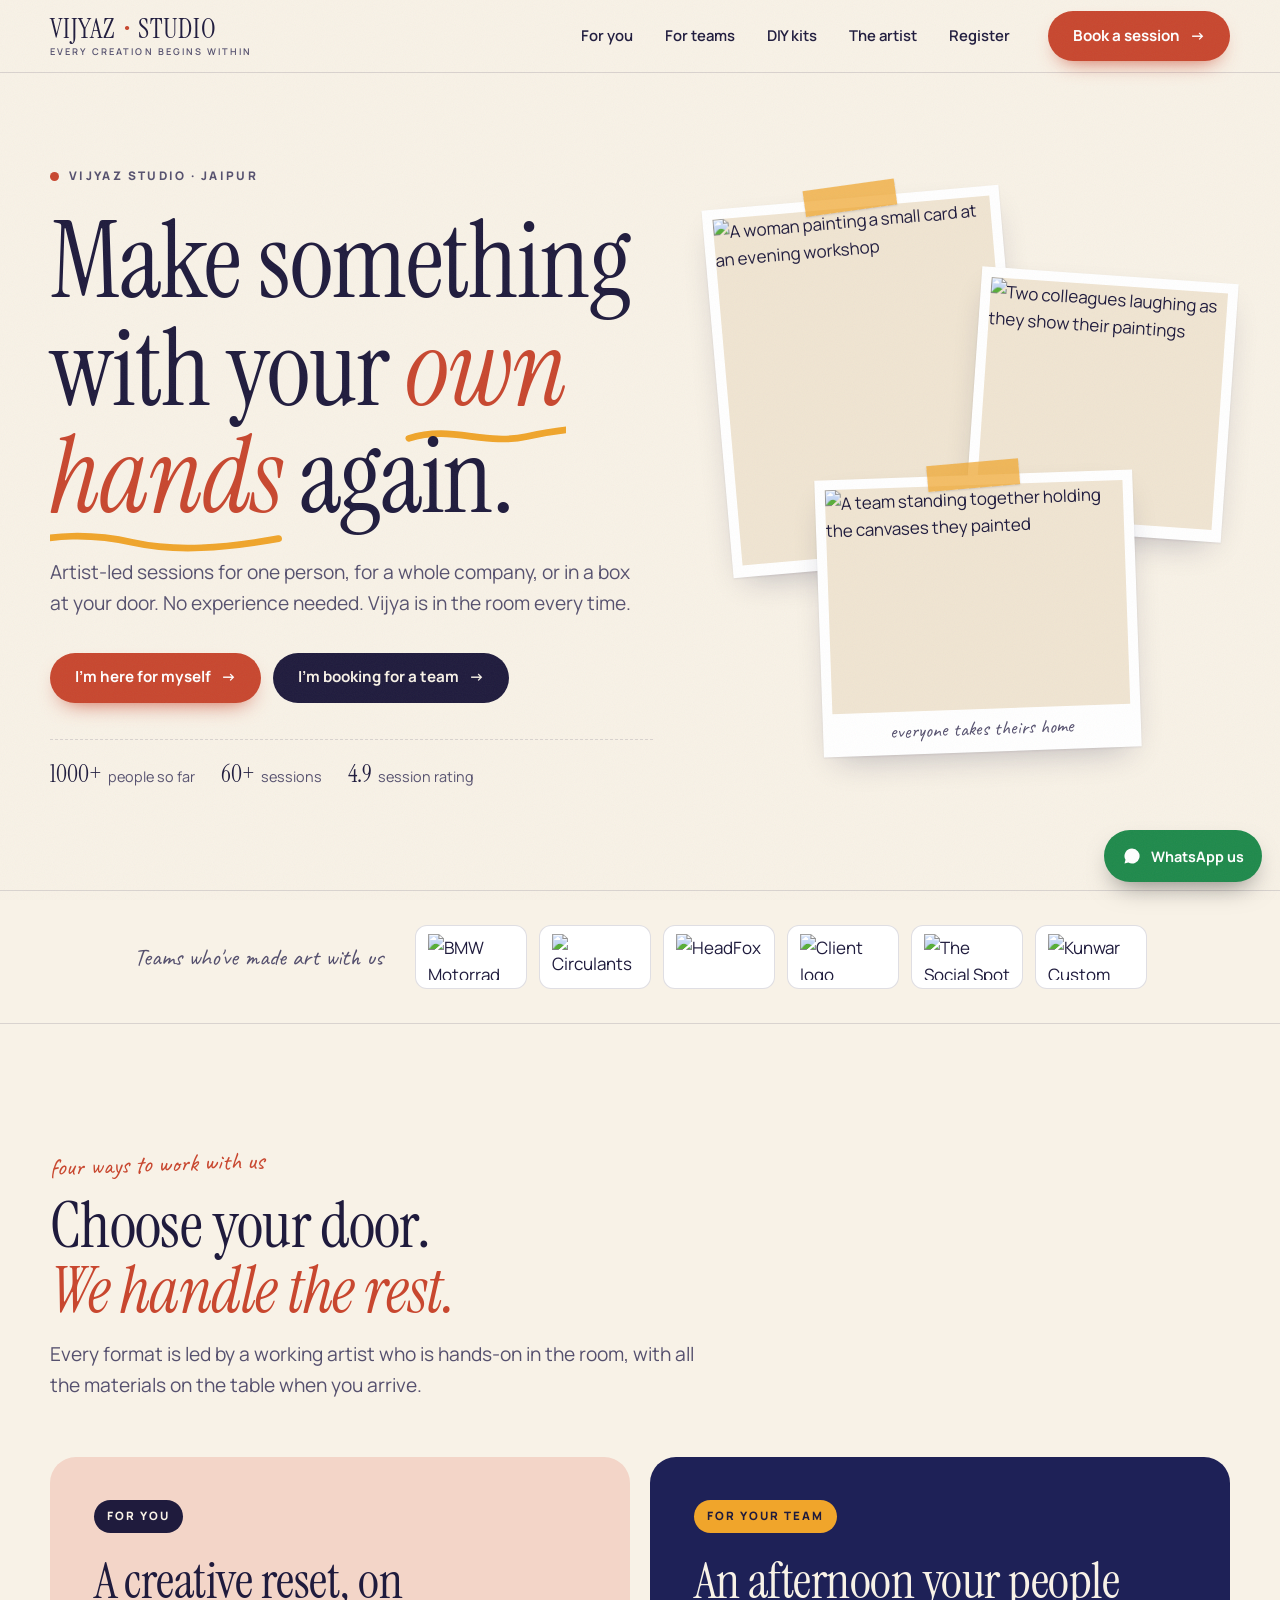
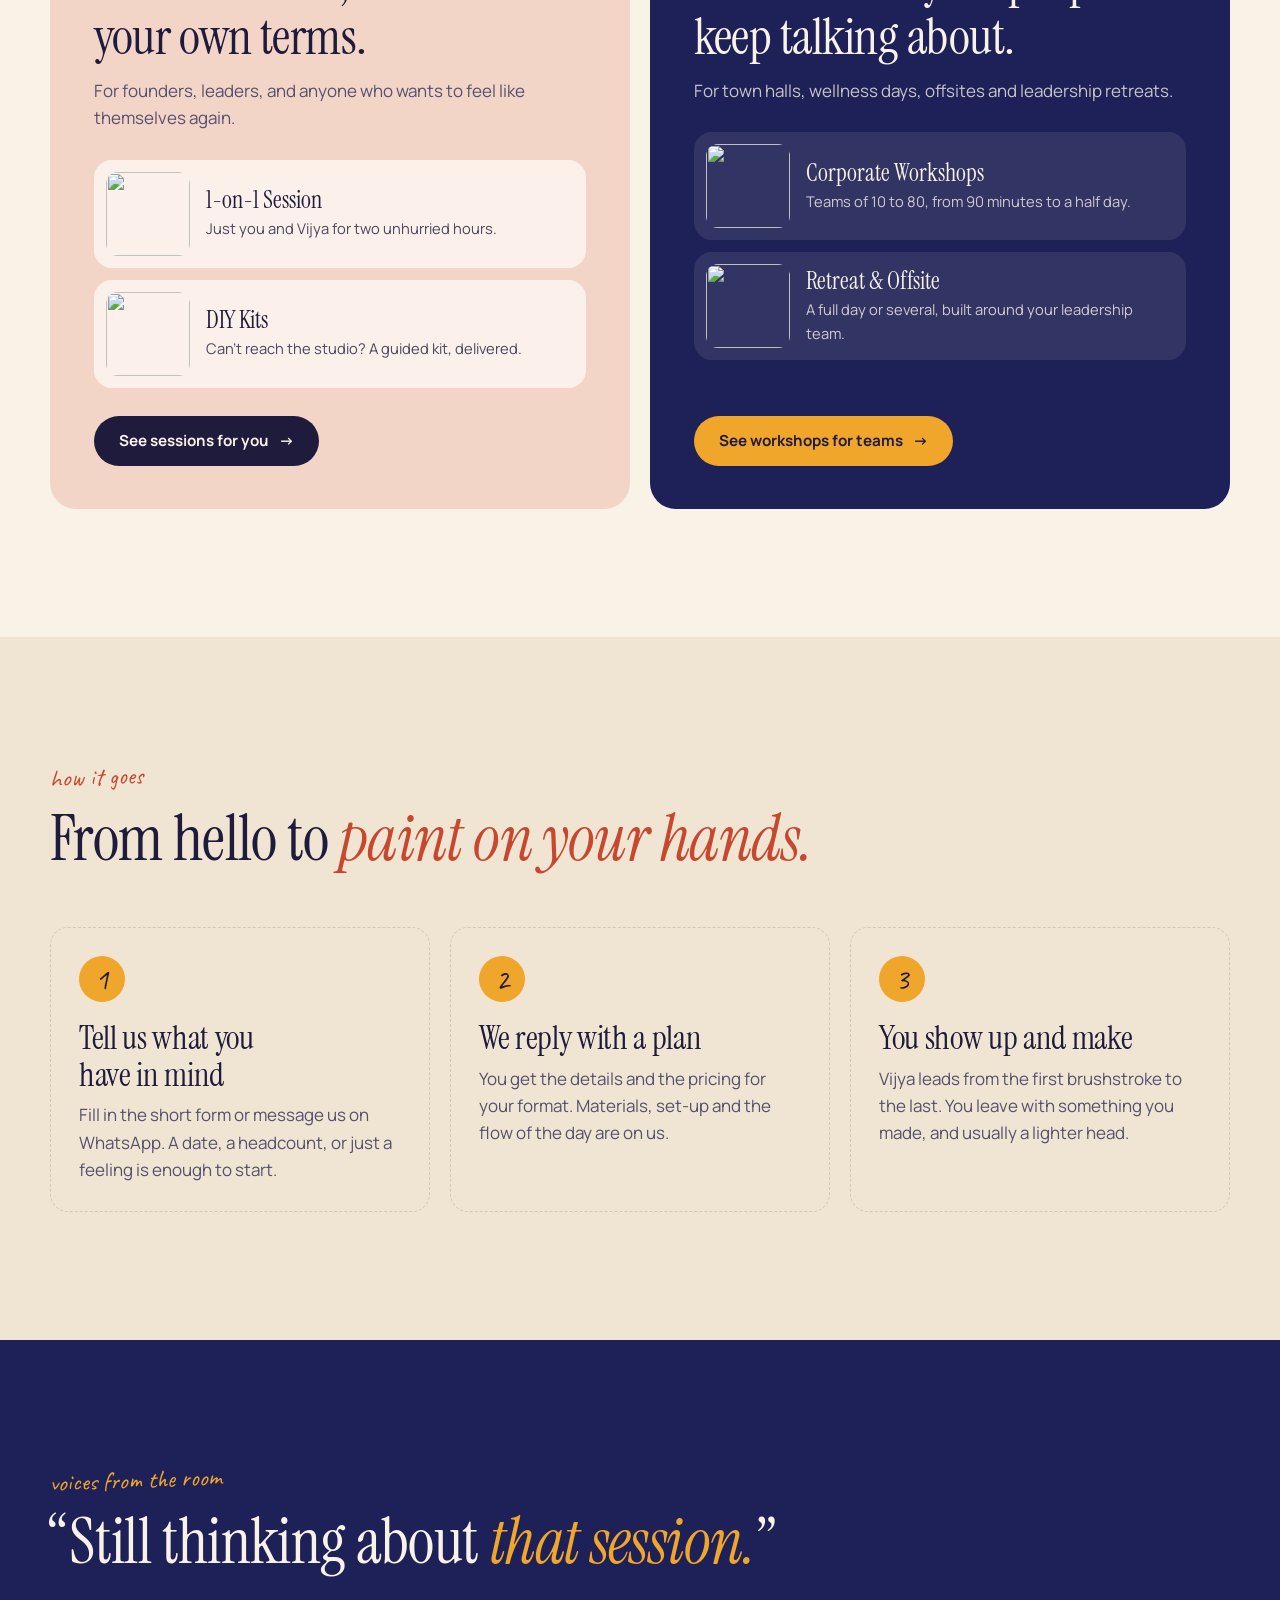
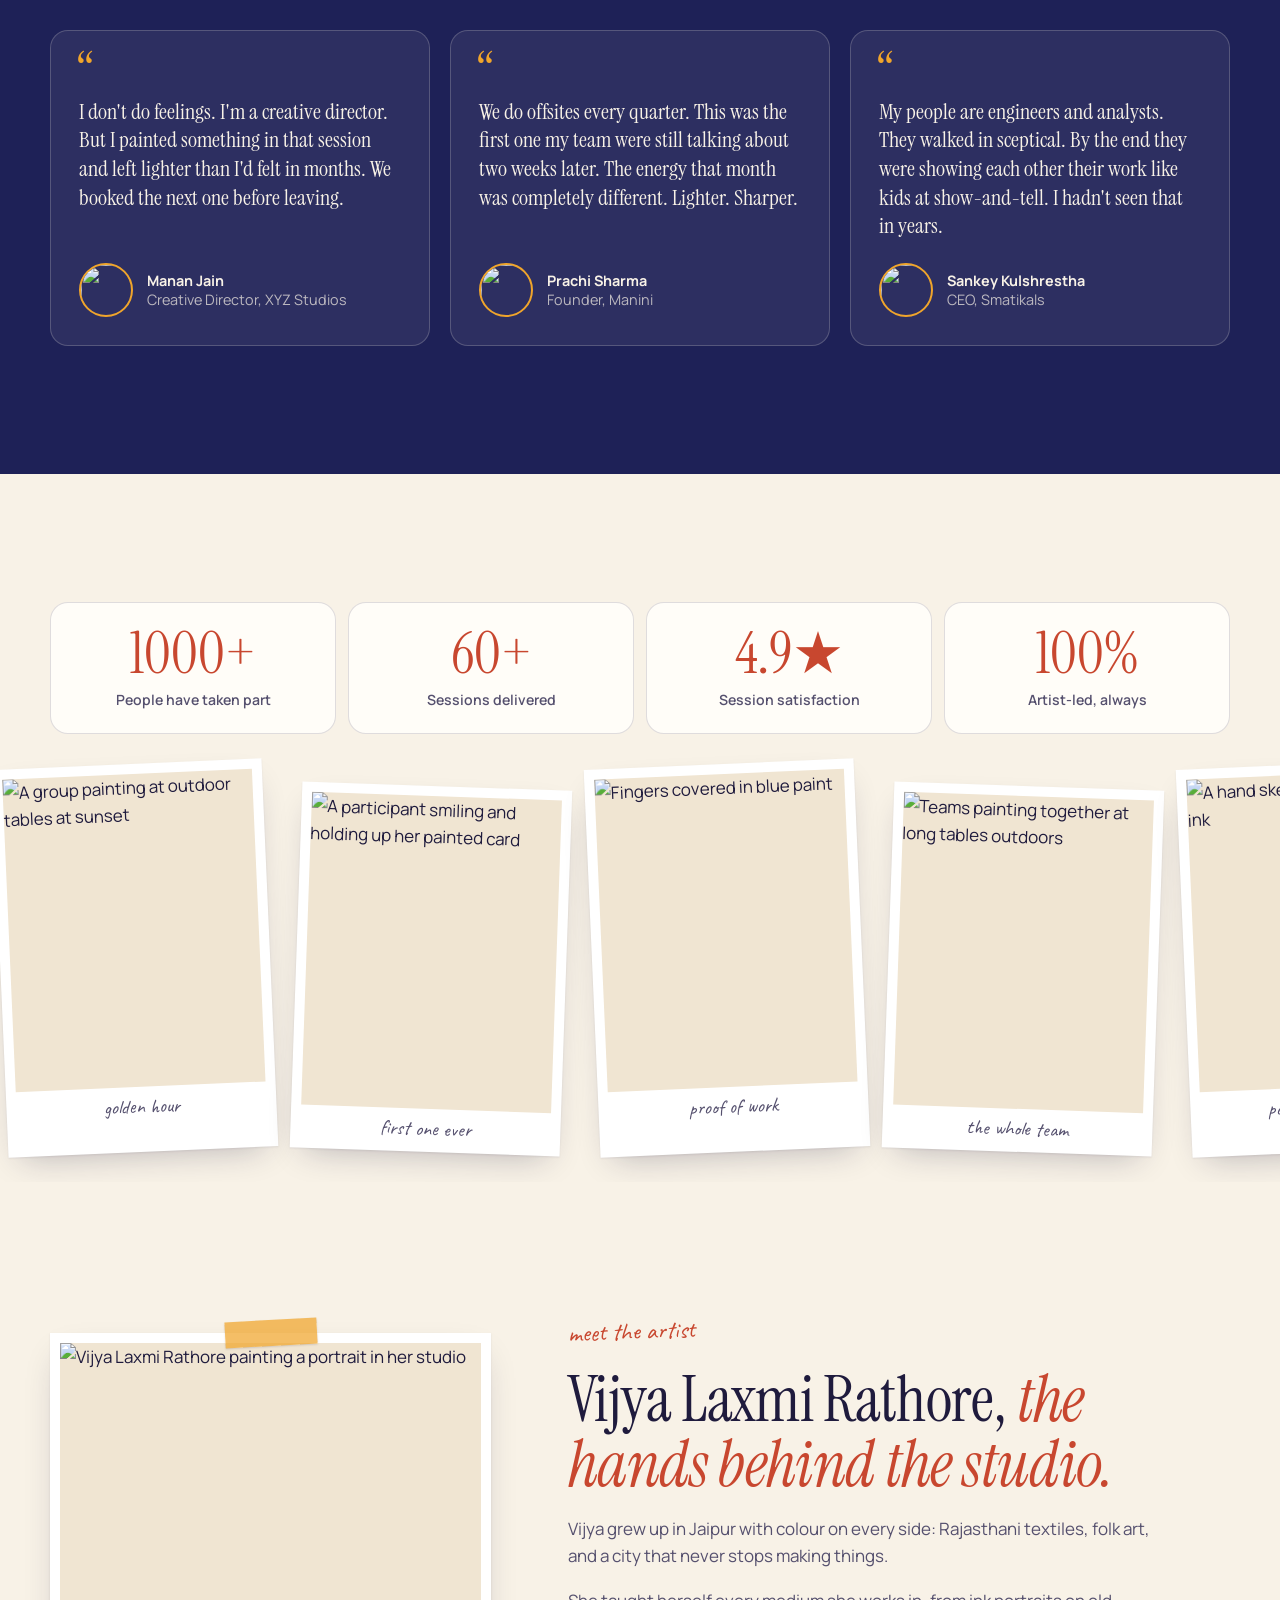
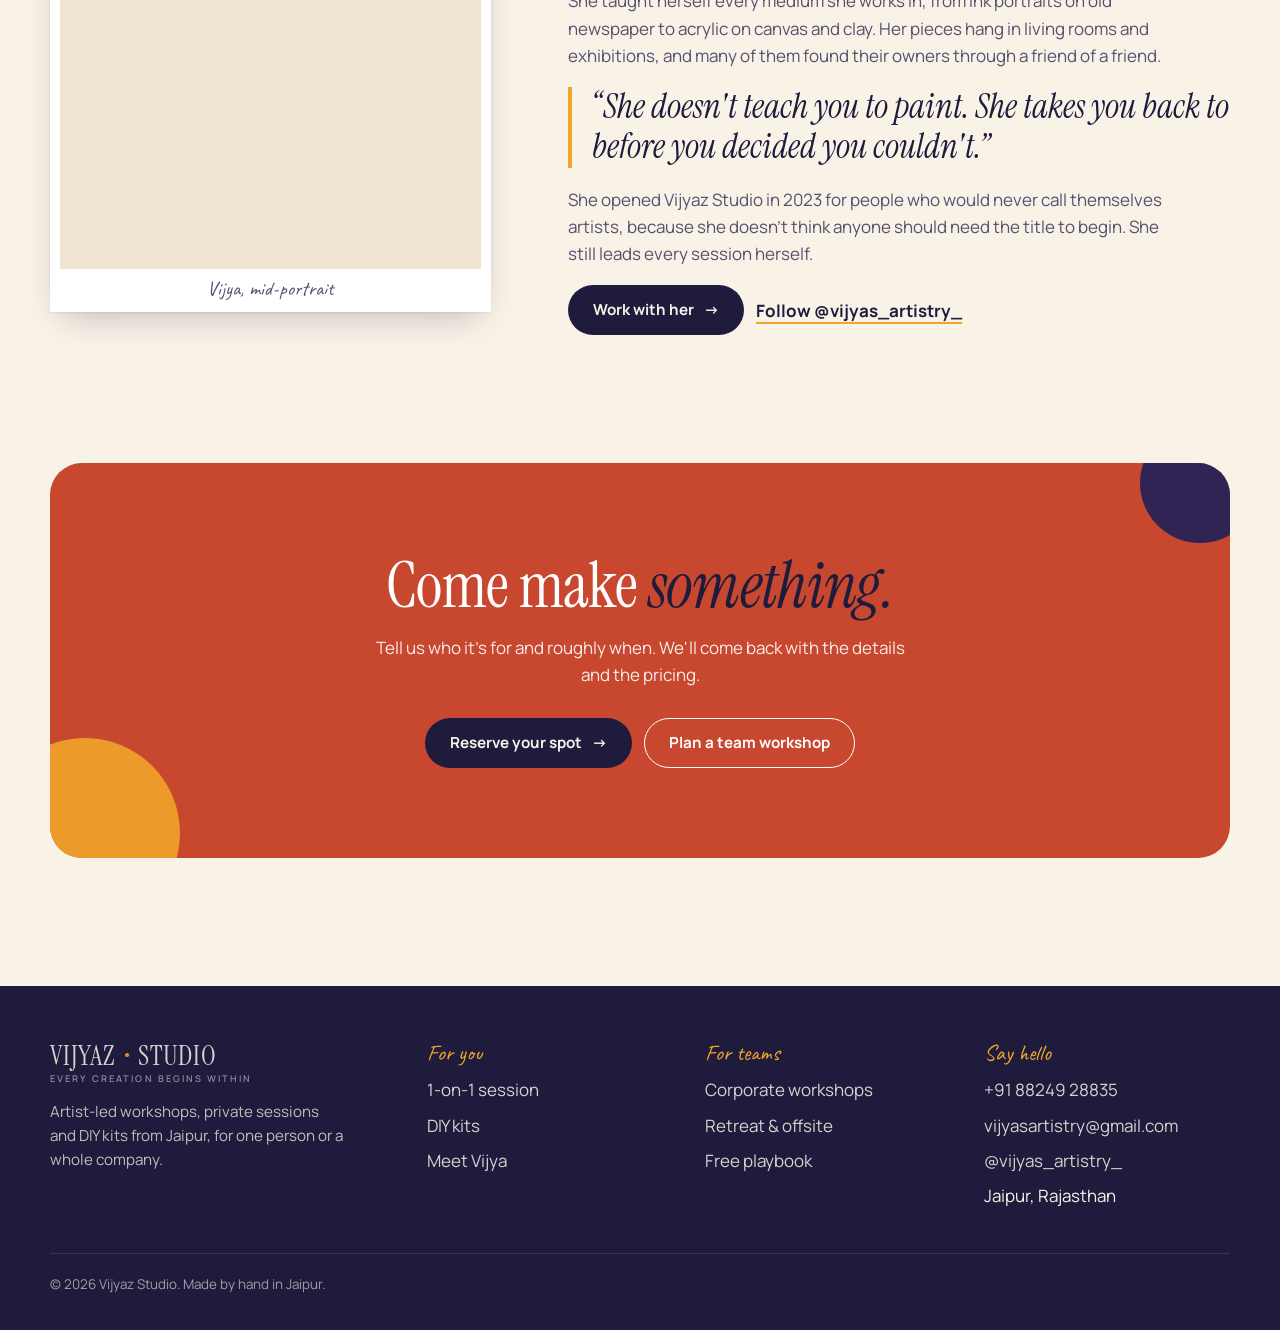
==== index.html @ ba48e27b "Redesign Vijyaz Studio site with separate paths for individuals and teams Co-Authored-By: Claude <no" ====
<!doctype html>
<html lang="en">
<head>
<meta charset="utf-8">
<meta name="viewport" content="width=device-width, initial-scale=1">
<title>Vijyaz Studio | Art sessions for you and your team, Jaipur</title>
<meta name="description" content="Artist-led art workshops from Jaipur. Private 1-on-1 sessions and DIY kits for individuals, and workshops, retreats and offsites for teams of 10 to 80.">
<meta property="og:title" content="Vijyaz Studio | Art sessions for you and your team, Jaipur">
<meta property="og:description" content="Artist-led art workshops from Jaipur. Private 1-on-1 sessions and DIY kits for individuals, and workshops, retreats and offsites for teams of 10 to 80.">
<meta property="og:image" content="https://dlrsjvulepdgfqrjjhln.supabase.co/storage/v1/object/public/site-uploads/uploads/workshopmarquee-item-4-1785945149380.jpg">
<meta name="theme-color" content="#f8f2e7">
<link rel="icon" href="favicon.svg" type="image/svg+xml">
<link rel="preconnect" href="https://fonts.googleapis.com">
<link rel="preconnect" href="https://fonts.gstatic.com" crossorigin>
<link href="https://fonts.googleapis.com/css2?family=Caveat:wght@500&family=Instrument+Serif:ital@0;1&family=Manrope:wght@500;600;700;800&display=swap" rel="stylesheet">
<link rel="stylesheet" href="styles.css">
</head>
<body>
<header class="site-header">
  <div class="wrap">
    <a class="brand" href="index.html" aria-label="Vijyaz Studio, home">
      <b>Vijyaz <i>•</i> Studio</b>
      <small>Every creation begins within</small>
    </a>
    <nav class="site-nav" id="site-nav" aria-label="Main">
      <ul>
        <li><a href="for-you.html">For you</a></li>
        <li><a href="for-teams.html">For teams</a></li>
        <li><a href="for-you.html#diy-kits">DIY kits</a></li>
        <li><a href="index.html#artist">The artist</a></li>
        <li><a href="register.html">Register</a></li>
      </ul>
    </nav>
    <a class="btn btn-gerua" href="register.html">Book a session <span aria-hidden="true">→</span></a>
    <button class="menu-btn" type="button" aria-expanded="false" aria-controls="site-nav">Menu</button>
  </div>
</header>
<main id="main">
  <section class="hero">
    <div class="wrap">
      <div>
        <p class="eyebrow">Vijyaz Studio · Jaipur</p>
        <h1>Make something with your <em class="squiggle">own hands</em> again.</h1>
        <p class="lede">Artist-led sessions for one person, for a whole company, or in a box at your door. No experience needed. Vijya is in the room every time.</p>
        <div class="btn-row">
          <a class="btn btn-gerua" href="for-you.html">I'm here for myself <span aria-hidden="true">→</span></a>
          <a class="btn btn-ink" href="for-teams.html">I'm booking for a team <span aria-hidden="true">→</span></a>
        </div>
        <p class="proof">
          <span><b>1000+</b>people so far</span>
          <span><b>60+</b>sessions</span>
          <span><b>4.9</b>session rating</span>
        </p>
      </div>
      <div class="collage" aria-label="Photos from Vijyaz Studio sessions">
        <figure class="print taped"><img src="https://dlrsjvulepdgfqrjjhln.supabase.co/storage/v1/object/public/site-uploads/uploads/workshopmarquee-item-1-1785945031979.jpg" alt="A woman painting a small card at an evening workshop" width="1066" height="1600"></figure>
        <figure class="print"><img src="https://dlrsjvulepdgfqrjjhln.supabase.co/storage/v1/object/public/site-uploads/uploads/workshopmarquee-item-0-1785944454934.jpg" alt="Two colleagues laughing as they show their paintings" width="1024" height="663"></figure>
        <figure class="print taped"><img src="https://dlrsjvulepdgfqrjjhln.supabase.co/storage/v1/object/public/site-uploads/uploads/workshopmarquee-item-4-1785945149380.jpg" alt="A team standing together holding the canvases they painted" width="1146" height="827"><figcaption>everyone takes theirs home</figcaption></figure>
      </div>
    </div>
  </section>

  <section class="logos" aria-label="Who we've worked with">
    <div class="wrap">
      <p>Teams who've made art with us</p>
      <ul>
        <li><img src="https://dlrsjvulepdgfqrjjhln.supabase.co/storage/v1/object/public/site-uploads/uploads/logowall-item-0-1785815715162.jpg" alt="BMW Motorrad" loading="lazy"></li>
        <li><img src="https://dlrsjvulepdgfqrjjhln.supabase.co/storage/v1/object/public/site-uploads/uploads/logowall-item-1-1785815635400.jpg" alt="Circulants AI" loading="lazy"></li>
        <li><img src="https://dlrsjvulepdgfqrjjhln.supabase.co/storage/v1/object/public/site-uploads/uploads/logowall-item-2-1785815697049.jpg" alt="HeadFox" loading="lazy"></li>
        <li><img src="https://dlrsjvulepdgfqrjjhln.supabase.co/storage/v1/object/public/site-uploads/uploads/logowall-item-3-1785815706155.jpg" alt="Client logo" loading="lazy"></li>
        <li><img src="https://dlrsjvulepdgfqrjjhln.supabase.co/storage/v1/object/public/site-uploads/uploads/logowall-item-4-1785815723731.jpg" alt="The Social Spot" loading="lazy"></li>
        <li><img src="https://dlrsjvulepdgfqrjjhln.supabase.co/storage/v1/object/public/site-uploads/uploads/logowall-item-5-1785815739361.jpg" alt="Kunwar Custom" loading="lazy"></li>
      </ul>
    </div>
  </section>

  <section class="section" id="formats">
    <div class="wrap">
      <header class="section-head" data-reveal>
        <span class="note">four ways to work with us</span>
        <h2>Choose your door. <em>We handle the rest.</em></h2>
        <p class="lede">Every format is led by a working artist who is hands-on in the room, with all the materials on the table when you arrive.</p>
      </header>

      <div class="doors">
        <article class="door door-you" data-reveal>
          <span class="door-tag">For you</span>
          <h3>A creative reset, on your own terms.</h3>
          <p>For founders, leaders, and anyone who wants to feel like themselves again.</p>
          <div class="formats">
            <a class="format" href="for-you.html#one-on-one">
              <img src="https://dlrsjvulepdgfqrjjhln.supabase.co/storage/v1/object/public/site-uploads/uploads/programs-item-0-1785947256646.jpg" alt="" loading="lazy">
              <div><strong>1-on-1 Session</strong><span>Just you and Vijya for two unhurried hours.</span></div>
            </a>
            <a class="format" href="for-you.html#diy-kits">
              <img src="https://dlrsjvulepdgfqrjjhln.supabase.co/storage/v1/object/public/site-uploads/uploads/programs-item-2-1785947234514.png" alt="" loading="lazy">
              <div><strong>DIY Kits</strong><span>Can't reach the studio? A guided kit, delivered.</span></div>
            </a>
          </div>
          <a class="btn btn-ink" href="for-you.html">See sessions for you <span aria-hidden="true">→</span></a>
        </article>

        <article class="door door-team" data-reveal style="--delay:.12s">
          <span class="door-tag">For your team</span>
          <h3>An afternoon your people keep talking about.</h3>
          <p>For town halls, wellness days, offsites and leadership retreats.</p>
          <div class="formats">
            <a class="format" href="for-teams.html#formats">
              <img src="https://dlrsjvulepdgfqrjjhln.supabase.co/storage/v1/object/public/site-uploads/uploads/programs-item-1-1785815794136.jpg" alt="" loading="lazy">
              <div><strong>Corporate Workshops</strong><span>Teams of 10 to 80, from 90 minutes to a half day.</span></div>
            </a>
            <a class="format" href="for-teams.html#formats">
              <img src="https://dlrsjvulepdgfqrjjhln.supabase.co/storage/v1/object/public/site-uploads/uploads/programs-item-3-1785945170542.jpg" alt="" loading="lazy">
              <div><strong>Retreat &amp; Offsite</strong><span>A full day or several, built around your leadership team.</span></div>
            </a>
          </div>
          <a class="btn btn-marigold" href="for-teams.html">See workshops for teams <span aria-hidden="true">→</span></a>
        </article>
      </div>
    </div>
  </section>

  <section class="section band">
    <div class="wrap">
      <header class="section-head" data-reveal>
        <span class="note">how it goes</span>
        <h2>From hello to <em>paint on your hands.</em></h2>
      </header>
      <ol class="steps">
        <li class="step" data-reveal>
          <h3>Tell us what you have in mind</h3>
          <p>Fill in the short form or message us on WhatsApp. A date, a headcount, or just a feeling is enough to start.</p>
        </li>
        <li class="step" data-reveal style="--delay:.1s">
          <h3>We reply with a plan</h3>
          <p>You get the details and the pricing for your format. Materials, set-up and the flow of the day are on us.</p>
        </li>
        <li class="step" data-reveal style="--delay:.2s">
          <h3>You show up and make</h3>
          <p>Vijya leads from the first brushstroke to the last. You leave with something you made, and usually a lighter head.</p>
        </li>
      </ol>
    </div>
  </section>

  <section class="section on-dark">
    <div class="wrap">
      <header class="section-head" data-reveal>
        <span class="note">voices from the room</span>
        <h2>“Still thinking about <em>that session.</em>”</h2>
      </header>
      <div class="voices">
        <figure class="voice" data-reveal>
          <blockquote>I don't do feelings. I'm a creative director. But I painted something in that session and left lighter than I'd felt in months. We booked the next one before leaving.</blockquote>
          <figcaption><img src="https://dlrsjvulepdgfqrjjhln.supabase.co/storage/v1/object/public/site-uploads/uploads/testimonials-card-0-1785815913878.jpg" alt="" loading="lazy"><div><b>Manan Jain</b><span>Creative Director, XYZ Studios</span></div></figcaption>
        </figure>
        <figure class="voice" data-reveal style="--delay:.1s">
          <blockquote>We do offsites every quarter. This was the first one my team were still talking about two weeks later. The energy that month was completely different. Lighter. Sharper.</blockquote>
          <figcaption><img src="https://dlrsjvulepdgfqrjjhln.supabase.co/storage/v1/object/public/site-uploads/uploads/testimonials-card-1-1785946185599.jpg" alt="" loading="lazy"><div><b>Prachi Sharma</b><span>Founder, Manini</span></div></figcaption>
        </figure>
        <figure class="voice" data-reveal style="--delay:.2s">
          <blockquote>My people are engineers and analysts. They walked in sceptical. By the end they were showing each other their work like kids at show-and-tell. I hadn't seen that in years.</blockquote>
          <figcaption><img src="https://dlrsjvulepdgfqrjjhln.supabase.co/storage/v1/object/public/site-uploads/uploads/testimonials-card-2-1785815971212.jpg" alt="" loading="lazy"><div><b>Sankey Kulshrestha</b><span>CEO, Smatikals</span></div></figcaption>
        </figure>
      </div>
    </div>
  </section>

  <section class="section" style="padding-bottom:0">
    <div class="wrap">
      <dl class="numbers" data-reveal>
        <div><dt>1000+</dt><dd>People have taken part</dd></div>
        <div><dt>60+</dt><dd>Sessions delivered</dd></div>
        <div><dt>4.9★</dt><dd>Session satisfaction</dd></div>
        <div><dt>100%</dt><dd>Artist-led, always</dd></div>
      </dl>
    </div>
    <div class="marquee" aria-label="Recent sessions">
      <div class="marquee-track">
        <figure class="print"><img src="https://dlrsjvulepdgfqrjjhln.supabase.co/storage/v1/object/public/site-uploads/uploads/workshopmarquee-item-2-1785945067638.jpg" alt="A group painting at outdoor tables at sunset" loading="lazy"><figcaption>golden hour</figcaption></figure>
        <figure class="print"><img src="https://dlrsjvulepdgfqrjjhln.supabase.co/storage/v1/object/public/site-uploads/uploads/testimonials-gallery-1-1785817381816.jpg" alt="A participant smiling and holding up her painted card" loading="lazy"><figcaption>first one ever</figcaption></figure>
        <figure class="print"><img src="https://dlrsjvulepdgfqrjjhln.supabase.co/storage/v1/object/public/site-uploads/uploads/workshopmarquee-item-5-1785944585620.jpg" alt="Fingers covered in blue paint" loading="lazy"><figcaption>proof of work</figcaption></figure>
        <figure class="print"><img src="https://dlrsjvulepdgfqrjjhln.supabase.co/storage/v1/object/public/site-uploads/uploads/whyinvest-item-2-1785817229750.jpg" alt="Teams painting together at long tables outdoors" loading="lazy"><figcaption>the whole team</figcaption></figure>
        <figure class="print"><img src="https://dlrsjvulepdgfqrjjhln.supabase.co/storage/v1/object/public/site-uploads/uploads/cta-artwork-0-1785817440281.jpg" alt="A hand sketching a portrait in ink" loading="lazy"><figcaption>portrait practice</figcaption></figure>
        <figure class="print"><img src="https://dlrsjvulepdgfqrjjhln.supabase.co/storage/v1/object/public/site-uploads/uploads/whyinvest-item-1-1785817204517.jpg" alt="A man concentrating as he paints a ceramic piece" loading="lazy"><figcaption>deep focus</figcaption></figure>
        <figure class="print"><img src="https://dlrsjvulepdgfqrjjhln.supabase.co/storage/v1/object/public/site-uploads/uploads/testimonials-gallery-3-1785946241497.jpg" alt="A participant showing her finished artwork" loading="lazy"><figcaption>so proud</figcaption></figure>
        <figure class="print"><img src="https://dlrsjvulepdgfqrjjhln.supabase.co/storage/v1/object/public/site-uploads/uploads/cta-artwork-1-1785946273263.jpg" alt="An evening workshop under string lights" loading="lazy"><figcaption>under the lights</figcaption></figure>
      </div>
    </div>
  </section>

  <section class="section" id="artist">
    <div class="wrap artist">
      <figure class="print taped" data-reveal><img src="https://dlrsjvulepdgfqrjjhln.supabase.co/storage/v1/object/public/site-uploads/uploads/meetvijay-photo-1785817428449.jpg" alt="Vijya Laxmi Rathore painting a portrait in her studio" loading="lazy"><figcaption>Vijya, mid-portrait</figcaption></figure>
      <div class="artist-copy" data-reveal style="--delay:.1s">
        <span class="note">meet the artist</span>
        <h2>Vijya Laxmi Rathore, <em>the hands behind the studio.</em></h2>
        <p>Vijya grew up in Jaipur with colour on every side: Rajasthani textiles, folk art, and a city that never stops making things.</p>
        <p>She taught herself every medium she works in, from ink portraits on old newspaper to acrylic on canvas and clay. Her pieces hang in living rooms and exhibitions, and many of them found their owners through a friend of a friend.</p>
        <p class="pull">“She doesn't teach you to paint. She takes you back to before you decided you couldn't.”</p>
        <p>She opened Vijyaz Studio in 2023 for people who would never call themselves artists, because she doesn't think anyone should need the title to begin. She still leads every session herself.</p>
        <div class="btn-row">
          <a class="btn btn-ink" href="register.html">Work with her <span aria-hidden="true">→</span></a>
          <a class="text-link" href="https://instagram.com/vijyas_artistry_" target="_blank" rel="noopener">Follow @vijyas_artistry_</a>
        </div>
      </div>
    </div>
  </section>

  <section>
    <div class="wrap">
      <div class="closing" data-reveal>
        <h2>Come make <em>something.</em></h2>
        <p>Tell us who it's for and roughly when. We'll come back with the details and the pricing.</p>
        <div class="btn-row">
          <a class="btn btn-ink" href="register.html">Reserve your spot <span aria-hidden="true">→</span></a>
          <a class="btn btn-ghost" href="register.html?for=team">Plan a team workshop</a>
        </div>
      </div>
    </div>
  </section>
</main>
<footer class="site-footer">
  <div class="wrap">
    <div class="footer-grid">
      <div>
        <a class="brand" href="index.html">
          <b>Vijyaz <i>•</i> Studio</b>
          <small>Every creation begins within</small>
        </a>
        <p class="footer-about">Artist-led workshops, private sessions and DIY kits from Jaipur, for one person or a whole company.</p>
      </div>
      <div>
        <h4>For you</h4>
        <ul>
          <li><a href="for-you.html#one-on-one">1-on-1 session</a></li>
          <li><a href="for-you.html#diy-kits">DIY kits</a></li>
          <li><a href="index.html#artist">Meet Vijya</a></li>
        </ul>
      </div>
      <div>
        <h4>For teams</h4>
        <ul>
          <li><a href="for-teams.html#formats">Corporate workshops</a></li>
          <li><a href="for-teams.html#formats">Retreat &amp; offsite</a></li>
          <li><a href="for-teams.html#playbook">Free playbook</a></li>
        </ul>
      </div>
      <div>
        <h4>Say hello</h4>
        <ul>
          <li><a href="tel:+918824928835">+91 88249 28835</a></li>
          <li><a href="mailto:vijyasartistry@gmail.com">vijyasartistry@gmail.com</a></li>
          <li><a href="https://instagram.com/vijyas_artistry_" target="_blank" rel="noopener">@vijyas_artistry_</a></li>
          <li>Jaipur, Rajasthan</li>
        </ul>
      </div>
    </div>
    <p class="footer-base">© 2026 Vijyaz Studio. Made by hand in Jaipur.</p>
  </div>
</footer>
<a class="whatsapp" href="https://wa.me/918824928835?text=Hi!%20I%27d%20like%20to%20know%20more%20about%20booking%20an%20art%20session." target="_blank" rel="noopener" aria-label="Chat with Vijyaz Studio on WhatsApp">
  <svg viewBox="0 0 24 24" aria-hidden="true"><path d="M12 3a9 9 0 0 0-7.8 13.5L3 21l4.6-1.2A9 9 0 1 0 12 3Z"/></svg>
  <span>WhatsApp us</span>
</a>
<script src="main.js"></script>
</body>
</html>
---- styles.css ----
/* Vijyaz Studio — shared styles
   Palette: paper, indigo ink, Jaipur gerua, marigold. */

:root {
  --paper: #f8f2e7;
  --paper-deep: #f0e5d2;
  --card: #fffdf8;
  --ink: #1f1b3d;
  --ink-soft: #55506e;
  --indigo: #1e2157;
  --indigo-lift: #2b2f73;
  --gerua: #c8472f;
  --gerua-soft: #f3d5c8;
  --marigold: #f0a52b;
  --line: rgba(31, 27, 61, 0.14);
  --line-light: rgba(248, 242, 231, 0.2);

  --display: "Instrument Serif", "Iowan Old Style", Georgia, serif;
  --body: "Manrope", system-ui, -apple-system, "Segoe UI", sans-serif;
  --hand: "Caveat", "Bradley Hand", cursive;

  --wrap: 1180px;
  --gutter: clamp(18px, 4vw, 40px);
  --section: clamp(64px, 10vw, 128px);
  --radius: 18px;
  --shadow: 0 1px 2px rgba(31, 27, 61, 0.08), 0 14px 34px -14px rgba(31, 27, 61, 0.3);
}

*,
*::before,
*::after {
  box-sizing: border-box;
}

html {
  scroll-behavior: smooth;
  -webkit-text-size-adjust: 100%;
}

body {
  margin: 0;
  background: var(--paper);
  color: var(--ink);
  font-family: var(--body);
  font-size: 17px;
  line-height: 1.6;
  -webkit-font-smoothing: antialiased;
  overflow-x: hidden;
}

/* paper grain */
body::before {
  content: "";
  position: fixed;
  inset: 0;
  z-index: 100;
  pointer-events: none;
  opacity: 0.05;
  background-image: url("data:image/svg+xml,%3Csvg xmlns='http://www.w3.org/2000/svg' width='160' height='160'%3E%3Cfilter id='n'%3E%3CfeTurbulence type='fractalNoise' baseFrequency='.9' numOctaves='2'/%3E%3C/filter%3E%3Crect width='160' height='160' filter='url(%23n)'/%3E%3C/svg%3E");
}

img {
  display: block;
  max-width: 100%;
}

a {
  color: inherit;
}

h1,
h2,
h3,
p,
figure,
blockquote,
ul,
ol,
dl,
dd {
  margin: 0;
}

ul,
ol {
  padding: 0;
  list-style: none;
}

h1,
h2,
h3 {
  font-family: var(--display);
  font-weight: 400;
  line-height: 1.02;
  letter-spacing: -0.01em;
  text-wrap: balance;
}

h1 {
  font-size: clamp(3rem, 8.4vw, 6.6rem);
}

h2 {
  font-size: clamp(2.3rem, 5.2vw, 4rem);
}

h3 {
  font-size: clamp(1.6rem, 2.6vw, 2.1rem);
  line-height: 1.1;
}

h1 em,
h2 em {
  color: var(--gerua);
}

.on-dark h2 em,
.on-dark h1 em {
  color: var(--marigold);
}

p {
  text-wrap: pretty;
}

:focus-visible {
  outline: 3px solid var(--marigold);
  outline-offset: 3px;
  border-radius: 4px;
}

.wrap {
  width: min(var(--wrap), 100% - 2 * var(--gutter));
  margin-inline: auto;
}

.section {
  padding-block: var(--section);
}

.lede {
  font-size: clamp(1.05rem, 1.5vw, 1.25rem);
  color: var(--ink-soft);
  max-width: 34em;
}

.on-dark .lede {
  color: rgba(248, 242, 231, 0.78);
}

/* handwritten section label */
.note {
  display: inline-block;
  font-family: var(--hand);
  font-size: 1.55rem;
  line-height: 1;
  color: var(--gerua);
  transform: rotate(-2deg);
  margin-bottom: 14px;
}

.on-dark .note {
  color: var(--marigold);
}

/* hand-drawn underline */
.squiggle {
  background: url("data:image/svg+xml,%3Csvg xmlns='http://www.w3.org/2000/svg' viewBox='0 0 200 12' preserveAspectRatio='none'%3E%3Cpath d='M2 8c22-7 38 4 60-1s40-6 62-1 46 3 74-2' fill='none' stroke='%23f0a52b' stroke-width='3.5' stroke-linecap='round'/%3E%3C/svg%3E")
    no-repeat 0 100% / 100% 0.22em;
  padding-bottom: 0.08em;
}

/* ---------- buttons ---------- */

.btn {
  display: inline-flex;
  align-items: center;
  gap: 10px;
  min-height: 50px;
  padding: 12px 24px;
  border: 1.5px solid transparent;
  border-radius: 999px;
  font: 700 0.95rem/1.2 var(--body);
  text-decoration: none;
  cursor: pointer;
  transition: transform 0.2s ease, background-color 0.2s ease, color 0.2s ease, box-shadow 0.2s ease;
}

.btn span[aria-hidden] {
  transition: transform 0.2s ease;
}

.btn:hover span[aria-hidden] {
  transform: translateX(4px);
}

.btn:hover {
  transform: translateY(-2px);
}

.btn-gerua {
  background: var(--gerua);
  color: #fff;
  box-shadow: 0 10px 22px -12px var(--gerua);
}

.btn-gerua:hover {
  background: #b23c26;
}

.btn-ink {
  background: var(--ink);
  color: var(--paper);
}

.btn-ink:hover {
  background: var(--indigo-lift);
}

.btn-marigold {
  background: var(--marigold);
  color: var(--ink);
}

.btn-ghost {
  border-color: currentColor;
  background: transparent;
  color: inherit;
}

.btn-ghost:hover {
  background: var(--ink);
  border-color: var(--ink);
  color: var(--paper);
}

.on-dark .btn-ghost:hover {
  background: var(--paper);
  border-color: var(--paper);
  color: var(--ink);
}

.text-link {
  font-weight: 700;
  text-decoration: underline;
  text-decoration-color: var(--marigold);
  text-decoration-thickness: 2px;
  text-underline-offset: 5px;
}

.text-link:hover {
  text-decoration-color: currentColor;
}

.btn-row {
  display: flex;
  flex-wrap: wrap;
  gap: 12px;
  align-items: center;
}

/* ---------- header ---------- */

.site-header {
  position: sticky;
  top: 0;
  z-index: 50;
  background: rgba(248, 242, 231, 0.9);
  backdrop-filter: blur(10px);
  border-bottom: 1px solid var(--line);
}

.site-header .wrap {
  display: flex;
  align-items: center;
  gap: 24px;
  min-height: 72px;
}

.brand {
  display: grid;
  text-decoration: none;
  line-height: 1;
  margin-right: auto;
}

.brand b {
  font: 400 1.7rem/1 var(--display);
  letter-spacing: 0.04em;
  text-transform: uppercase;
}

.brand b i {
  font-style: normal;
  color: var(--gerua);
}

.brand small {
  font: 600 0.58rem/1 var(--body);
  letter-spacing: 0.22em;
  text-transform: uppercase;
  color: var(--ink-soft);
  margin-top: 5px;
}

.site-nav ul {
  display: flex;
  gap: 4px;
}

.site-nav a {
  display: block;
  padding: 10px 14px;
  border-radius: 999px;
  font-size: 0.93rem;
  font-weight: 600;
  text-decoration: none;
}

.site-nav a:hover {
  background: var(--paper-deep);
}

.site-nav a[aria-current="page"] {
  background: var(--ink);
  color: var(--paper);
}

.menu-btn {
  display: none;
  min-height: 44px;
  padding: 8px 16px;
  border: 1.5px solid var(--ink);
  border-radius: 999px;
  background: none;
  color: var(--ink);
  font: 700 0.9rem var(--body);
  cursor: pointer;
}

@media (max-width: 900px) {
  .menu-btn {
    display: block;
  }

  .site-header .btn {
    display: none;
  }

  .site-nav {
    display: none;
    position: absolute;
    inset: 100% 0 auto;
    background: var(--paper);
    border-bottom: 1px solid var(--line);
    padding: 10px var(--gutter) 22px;
    box-shadow: 0 24px 30px -24px rgba(31, 27, 61, 0.4);
  }

  .site-nav.open {
    display: block;
  }

  .site-nav ul {
    flex-direction: column;
  }

  .site-nav a {
    padding: 14px 16px;
    font: 400 1.6rem var(--display);
  }
}

/* ---------- photo prints ---------- */

.print {
  position: relative;
  background: #fff;
  padding: 10px 10px 12px;
  box-shadow: var(--shadow);
  transform: rotate(var(--tilt, 0deg));
  transition: transform 0.35s cubic-bezier(0.2, 0.8, 0.2, 1);
}

.print:hover {
  transform: rotate(0deg) scale(1.02);
  z-index: 5;
}

.print img {
  width: 100%;
  height: auto;
  aspect-ratio: var(--ratio, 4 / 5);
  object-fit: cover;
  background: var(--paper-deep);
}

.print figcaption {
  font: 1.25rem/1.1 var(--hand);
  color: var(--ink-soft);
  padding-top: 9px;
  text-align: center;
}

.print.taped::before {
  content: "";
  position: absolute;
  top: -13px;
  left: 50%;
  width: 92px;
  height: 26px;
  background: rgba(240, 165, 43, 0.72);
  transform: translateX(-50%) rotate(-3deg);
  box-shadow: 0 1px 2px rgba(31, 27, 61, 0.15);
}

/* ---------- hero ---------- */

.hero {
  position: relative;
  padding-block: clamp(40px, 7vw, 88px) clamp(56px, 8vw, 104px);
}

.hero .wrap {
  display: grid;
  grid-template-columns: minmax(0, 1.08fr) minmax(0, 0.92fr);
  gap: clamp(28px, 5vw, 72px);
  align-items: center;
}

.eyebrow {
  display: inline-flex;
  align-items: center;
  gap: 10px;
  font-size: 0.74rem;
  font-weight: 800;
  letter-spacing: 0.2em;
  text-transform: uppercase;
  color: var(--ink-soft);
  margin-bottom: 22px;
}

.eyebrow::before {
  content: "";
  width: 9px;
  height: 9px;
  border-radius: 50%;
  background: var(--gerua);
}

.on-dark .eyebrow {
  color: rgba(248, 242, 231, 0.7);
}

.on-dark .eyebrow::before {
  background: var(--marigold);
}

.hero h1 + .lede {
  margin-top: 26px;
}

.hero .btn-row {
  margin-top: 34px;
}

.proof {
  display: flex;
  flex-wrap: wrap;
  gap: 8px 26px;
  margin-top: 36px;
  padding-top: 22px;
  border-top: 1px dashed var(--line);
  font-size: 0.9rem;
  color: var(--ink-soft);
}

.proof b {
  font: 400 1.5rem/1 var(--display);
  color: var(--ink);
  margin-right: 6px;
}

.collage {
  position: relative;
  aspect-ratio: 1 / 1.08;
}

.collage .print {
  position: absolute;
}

.collage .print:nth-child(1) {
  --tilt: -5deg;
  --ratio: 4 / 5;
  width: 58%;
  top: 0;
  left: 0;
}

.collage .print:nth-child(2) {
  --tilt: 4deg;
  --ratio: 1 / 1;
  width: 50%;
  top: 14%;
  right: 0;
}

.collage .print:nth-child(3) {
  --tilt: -2deg;
  --ratio: 4 / 3;
  width: 62%;
  bottom: 0;
  left: 20%;
}

.collage .scribble {
  position: absolute;
  right: 2%;
  top: 0;
  font: 1.6rem/1.05 var(--hand);
  color: var(--gerua);
  transform: rotate(6deg);
  text-align: center;
}

@media (max-width: 860px) {
  .hero .wrap {
    grid-template-columns: 1fr;
  }

  .collage {
    max-width: 520px;
    width: 100%;
    margin-inline: auto;
  }
}

/* page hero (inner pages) */

.page-hero {
  padding-block: clamp(44px, 7vw, 92px);
}

.page-hero .wrap {
  display: grid;
  grid-template-columns: minmax(0, 1.15fr) minmax(0, 0.85fr);
  gap: clamp(28px, 5vw, 72px);
  align-items: center;
}

.page-hero h1 {
  font-size: clamp(2.8rem, 7vw, 5.4rem);
}

.page-hero .lede {
  margin-top: 24px;
}

.page-hero .btn-row {
  margin-top: 32px;
}

.page-hero .print {
  --tilt: 3deg;
  max-width: 440px;
  margin-inline: auto;
}

@media (max-width: 860px) {
  .page-hero .wrap {
    grid-template-columns: 1fr;
  }
}

.on-dark {
  background: var(--indigo);
  color: var(--paper);
}

/* ---------- client logos ---------- */

.logos {
  padding-block: 34px;
  border-block: 1px solid var(--line);
}

.logos .wrap {
  display: flex;
  flex-wrap: wrap;
  align-items: center;
  justify-content: center;
  gap: 16px 22px;
}

.logos p {
  font: 1.5rem/1 var(--hand);
  color: var(--ink-soft);
  margin-right: 10px;
}

.logos ul {
  display: flex;
  flex-wrap: wrap;
  justify-content: center;
  gap: 12px;
}

.logos li {
  width: 112px;
  height: 64px;
  padding: 8px 12px;
  background: #fff;
  border: 1px solid var(--line);
  border-radius: 12px;
}

.logos img {
  width: 100%;
  height: 100%;
  object-fit: contain;
}

/* ---------- two doors ---------- */

.section-head {
  display: grid;
  gap: 16px;
  max-width: 780px;
  margin-bottom: clamp(32px, 5vw, 56px);
}

.section-head .note {
  margin-bottom: 0;
  justify-self: start;
}

.doors {
  display: grid;
  grid-template-columns: 1fr 1fr;
  gap: 20px;
}

.door {
  position: relative;
  display: flex;
  flex-direction: column;
  border-radius: 26px;
  padding: clamp(24px, 3.4vw, 44px);
  overflow: hidden;
}

.door-you {
  background: var(--gerua-soft);
}

.door-team {
  background: var(--indigo);
  color: var(--paper);
}

.door-tag {
  align-self: flex-start;
  font-size: 0.72rem;
  font-weight: 800;
  letter-spacing: 0.18em;
  text-transform: uppercase;
  padding: 7px 13px;
  border-radius: 999px;
  background: var(--ink);
  color: var(--paper);
}

.door-team .door-tag {
  background: var(--marigold);
  color: var(--ink);
}

.door h3 {
  font-size: clamp(2.1rem, 4vw, 3.2rem);
  margin-top: 20px;
}

.door > p {
  margin-top: 12px;
  max-width: 30em;
  color: var(--ink-soft);
}

.door-team > p {
  color: rgba(248, 242, 231, 0.78);
}

.formats {
  display: grid;
  gap: 12px;
  margin-block: 28px;
}

.format {
  display: grid;
  grid-template-columns: 84px 1fr;
  gap: 16px;
  align-items: center;
  padding: 12px;
  border-radius: var(--radius);
  background: rgba(255, 253, 248, 0.72);
  color: var(--ink);
  text-decoration: none;
  transition: transform 0.2s ease, background-color 0.2s ease;
}

.door-team .format {
  background: rgba(248, 242, 231, 0.09);
  color: var(--paper);
}

.format:hover {
  transform: translateX(6px);
  background: var(--card);
}

.door-team .format:hover {
  background: rgba(248, 242, 231, 0.17);
}

.format img {
  width: 84px;
  height: 84px;
  object-fit: cover;
  border-radius: 12px;
}

.format strong {
  display: block;
  font: 400 1.5rem/1.1 var(--display);
}

.format span {
  display: block;
  font-size: 0.92rem;
  margin-top: 4px;
  opacity: 0.8;
}

.door .btn {
  margin-top: auto;
  align-self: flex-start;
}

@media (max-width: 860px) {
  .doors {
    grid-template-columns: 1fr;
  }
}

/* ---------- steps ---------- */

.steps {
  display: grid;
  grid-template-columns: repeat(3, 1fr);
  gap: 20px;
  counter-reset: step;
}

.step {
  counter-increment: step;
  padding: 28px;
  border: 1.5px dashed var(--line);
  border-radius: var(--radius);
}

.step::before {
  content: counter(step);
  display: grid;
  place-items: center;
  width: 46px;
  height: 46px;
  border-radius: 50%;
  background: var(--marigold);
  font: 1.9rem/1 var(--hand);
  margin-bottom: 18px;
  transform: rotate(-6deg);
}

.step p {
  margin-top: 8px;
  color: var(--ink-soft);
}

@media (max-width: 780px) {
  .steps {
    grid-template-columns: 1fr;
  }
}

/* ---------- voices ---------- */

.voices {
  display: grid;
  grid-template-columns: repeat(3, 1fr);
  gap: 20px;
}

.voice {
  display: flex;
  flex-direction: column;
  gap: 22px;
  padding: 28px;
  border-radius: var(--radius);
  background: rgba(248, 242, 231, 0.07);
  border: 1px solid var(--line-light);
}

.voice blockquote {
  font: 400 1.38rem/1.3 var(--display);
}

.voice blockquote::before {
  content: "“";
  display: block;
  font-size: 3.4rem;
  line-height: 0.6;
  color: var(--marigold);
  margin-bottom: 6px;
}

.voice figcaption {
  display: flex;
  align-items: center;
  gap: 14px;
  margin-top: auto;
  font-size: 0.9rem;
  line-height: 1.35;
}

.voice figcaption img {
  width: 54px;
  height: 54px;
  border-radius: 50%;
  object-fit: cover;
  border: 2px solid var(--marigold);
}

.voice figcaption b {
  display: block;
}

.voice figcaption span {
  opacity: 0.7;
}

.voices.on-paper .voice {
  background: var(--card);
  border-color: var(--line);
}

@media (max-width: 900px) {
  .voices {
    grid-template-columns: 1fr;
  }
}

/* ---------- numbers ---------- */

.numbers {
  display: grid;
  grid-template-columns: repeat(4, 1fr);
  gap: 12px;
  text-align: center;
}

.numbers div {
  padding: 22px 10px;
  border-radius: var(--radius);
  background: var(--card);
  border: 1px solid var(--line);
}

.numbers dt {
  font: 400 clamp(2.4rem, 5vw, 3.6rem) / 1 var(--display);
  color: var(--gerua);
}

.numbers dd {
  font-size: 0.88rem;
  font-weight: 600;
  color: var(--ink-soft);
  margin-top: 6px;
}

@media (max-width: 700px) {
  .numbers {
    grid-template-columns: 1fr 1fr;
  }
}

/* ---------- marquee ---------- */

.marquee {
  overflow: hidden;
  padding-block: 30px;
}

.marquee-track {
  display: flex;
  gap: 26px;
  width: max-content;
  animation: slide 60s linear infinite;
}

.marquee:hover .marquee-track {
  animation-play-state: paused;
}

.marquee .print {
  width: clamp(190px, 22vw, 270px);
  flex: none;
}

.marquee .print:nth-child(odd) {
  --tilt: -2.5deg;
}

.marquee .print:nth-child(even) {
  --tilt: 2deg;
  margin-top: 22px;
}

@keyframes slide {
  to {
    transform: translateX(calc(-50% - 13px));
  }
}

/* ---------- artist ---------- */

.artist {
  display: grid;
  grid-template-columns: minmax(0, 0.8fr) minmax(0, 1.2fr);
  gap: clamp(32px, 6vw, 84px);
  align-items: center;
}

.artist .print {
  --tilt: -3deg;
  --ratio: 4 / 5;
}

.artist-copy {
  display: grid;
  gap: 18px;
}

.artist-copy p {
  color: var(--ink-soft);
  max-width: 36em;
}

.pull {
  font: italic 400 clamp(1.5rem, 2.8vw, 2.1rem) / 1.2 var(--display);
  color: var(--ink) !important;
  padding-left: 20px;
  border-left: 4px solid var(--marigold);
}

@media (max-width: 820px) {
  .artist {
    grid-template-columns: 1fr;
  }

  .artist .print {
    max-width: 380px;
  }
}

/* ---------- spec list / detail blocks ---------- */

.detail {
  display: grid;
  grid-template-columns: 1fr 1fr;
  gap: clamp(28px, 5vw, 72px);
  align-items: center;
}

.detail.flip > :first-child {
  order: 2;
}

.detail-copy {
  display: grid;
  gap: 18px;
  justify-items: start;
}

.detail-copy p {
  color: var(--ink-soft);
}

.on-dark .detail-copy p {
  color: rgba(248, 242, 231, 0.78);
}

.specs {
  display: grid;
  grid-template-columns: 1fr 1fr;
  width: 100%;
  border-top: 1px solid var(--line);
}

.specs div {
  padding: 16px 0;
  border-bottom: 1px solid var(--line);
}

.specs dt {
  font-size: 0.7rem;
  font-weight: 800;
  letter-spacing: 0.18em;
  text-transform: uppercase;
  color: var(--ink-soft);
}

.specs dd {
  font: 400 1.55rem/1.15 var(--display);
  margin-top: 4px;
}

.ticks {
  display: grid;
  gap: 10px;
}

.ticks li {
  display: flex;
  gap: 12px;
  align-items: baseline;
  font-weight: 600;
}

.ticks li::before {
  content: "✦";
  color: var(--gerua);
}

.on-dark .ticks li::before {
  color: var(--marigold);
}

@media (max-width: 820px) {
  .detail {
    grid-template-columns: 1fr;
  }

  .detail.flip > :first-child {
    order: 0;
  }
}

.band {
  background: var(--paper-deep);
}

/* ---------- plan cards (teams) ---------- */

.plans {
  display: grid;
  grid-template-columns: repeat(3, 1fr);
  gap: 20px;
}

.plan {
  display: flex;
  flex-direction: column;
  gap: 16px;
  padding: 30px;
  border-radius: 22px;
  background: var(--card);
  border: 1px solid var(--line);
}

.plan.feature {
  background: var(--indigo);
  color: var(--paper);
  border-color: var(--indigo);
}

.plan-for {
  font: 1.4rem/1 var(--hand);
  color: var(--gerua);
}

.plan.feature .plan-for {
  color: var(--marigold);
}

.plan p {
  color: var(--ink-soft);
}

.plan.feature p {
  color: rgba(248, 242, 231, 0.78);
}

.plan dl {
  display: grid;
  gap: 0;
  border-top: 1px solid var(--line);
}

.plan.feature dl,
.plan.feature dl div {
  border-color: var(--line-light);
}

.plan dl div {
  display: flex;
  justify-content: space-between;
  gap: 12px;
  padding: 12px 0;
  border-bottom: 1px solid var(--line);
}

.plan dt {
  font-size: 0.72rem;
  font-weight: 800;
  letter-spacing: 0.16em;
  text-transform: uppercase;
  opacity: 0.65;
  align-self: center;
}

.plan dd {
  font-weight: 700;
  text-align: right;
}

.plan .btn {
  margin-top: auto;
  align-self: flex-start;
}

@media (max-width: 940px) {
  .plans {
    grid-template-columns: 1fr;
  }
}

/* ---------- metrics (teams) ---------- */

.metrics {
  display: grid;
  grid-template-columns: 1fr 1fr;
  gap: 0;
  border-top: 1px solid var(--line-light);
}

.metric {
  padding: 34px 34px 34px 0;
  border-bottom: 1px solid var(--line-light);
}

.metric:nth-child(even) {
  padding-left: 34px;
  padding-right: 0;
  border-left: 1px solid var(--line-light);
}

.metric h3 {
  color: var(--marigold);
}

.metric p {
  margin-top: 10px;
  color: rgba(248, 242, 231, 0.82);
  max-width: 30em;
}

.metric cite {
  display: inline-block;
  margin-top: 14px;
  font-style: normal;
  font-size: 0.72rem;
  font-weight: 800;
  letter-spacing: 0.16em;
  text-transform: uppercase;
  opacity: 0.6;
}

@media (max-width: 760px) {
  .metrics {
    grid-template-columns: 1fr;
  }

  .metric,
  .metric:nth-child(even) {
    padding: 26px 0;
    border-left: 0;
  }
}

/* ---------- faq ---------- */

.faq {
  display: grid;
  gap: 0;
  max-width: 820px;
  border-top: 1px solid var(--line);
}

.faq details {
  border-bottom: 1px solid var(--line);
}

.faq summary {
  display: flex;
  justify-content: space-between;
  gap: 20px;
  padding: 22px 0;
  font: 400 1.55rem/1.15 var(--display);
  cursor: pointer;
  list-style: none;
}

.faq summary::-webkit-details-marker {
  display: none;
}

.faq summary::after {
  content: "+";
  font: 2rem/0.8 var(--hand);
  color: var(--gerua);
  transition: transform 0.2s ease;
}

.faq details[open] summary::after {
  transform: rotate(45deg);
}

.faq details p {
  padding-bottom: 22px;
  color: var(--ink-soft);
  max-width: 40em;
}

/* ---------- forms ---------- */

.form-card {
  padding: clamp(22px, 3.4vw, 40px);
  border-radius: 24px;
  background: var(--card);
  color: var(--ink);
  border: 1px solid var(--line);
  box-shadow: var(--shadow);
}

.form-grid {
  display: grid;
  grid-template-columns: 1fr 1fr;
  gap: 16px;
}

.field {
  display: grid;
  gap: 7px;
}

.field.full {
  grid-column: 1 / -1;
}

.field label,
.field legend {
  font-size: 0.72rem;
  font-weight: 800;
  letter-spacing: 0.15em;
  text-transform: uppercase;
  color: var(--ink-soft);
  padding: 0;
}

.field input,
.field select,
.field textarea {
  width: 100%;
  min-height: 52px;
  padding: 13px 15px;
  border: 1.5px solid var(--line);
  border-radius: 12px;
  background: #fff;
  color: var(--ink);
  font: 500 1rem var(--body);
}

.field textarea {
  min-height: 110px;
  resize: vertical;
}

.field input:focus,
.field select:focus,
.field textarea:focus {
  outline: none;
  border-color: var(--gerua);
  box-shadow: 0 0 0 4px var(--gerua-soft);
}

fieldset.field {
  border: 0;
  margin: 0;
  padding: 0;
  min-width: 0;
}

.segmented {
  display: grid;
  grid-template-columns: 1fr 1fr;
  gap: 6px;
  padding: 6px;
  border-radius: 16px;
  background: var(--paper-deep);
}

.segmented label {
  position: relative;
  display: grid;
  place-items: center;
  min-height: 48px;
  border-radius: 11px;
  font: 700 0.95rem var(--body);
  letter-spacing: 0;
  text-transform: none;
  color: var(--ink);
  cursor: pointer;
}

.segmented input {
  position: absolute;
  opacity: 0;
  inset: 0;
  min-height: 0;
  cursor: pointer;
}

.segmented label:has(input:checked) {
  background: var(--ink);
  color: var(--paper);
}

.segmented label:has(input:focus-visible) {
  outline: 3px solid var(--marigold);
  outline-offset: 2px;
}

.form-card .btn {
  margin-top: 22px;
  width: 100%;
  justify-content: center;
}

.form-note {
  margin-top: 14px;
  font-size: 0.86rem;
  color: var(--ink-soft);
  text-align: center;
}

.handoff {
  display: grid;
  gap: 14px;
  text-align: center;
  justify-items: center;
}

.handoff h3 {
  font-size: 2.2rem;
}

.handoff p {
  color: var(--ink-soft);
}

.handoff .btn {
  margin-top: 0;
}

[hidden] {
  display: none !important;
}

@media (max-width: 620px) {
  .form-grid {
    grid-template-columns: 1fr;
  }
}

.split {
  display: grid;
  grid-template-columns: minmax(0, 0.9fr) minmax(0, 1.1fr);
  gap: clamp(28px, 5vw, 72px);
  align-items: start;
}

.split-copy {
  display: grid;
  gap: 18px;
  justify-items: start;
}

.contact-list {
  display: grid;
  gap: 8px;
  margin-top: 8px;
  font-weight: 700;
}

.contact-list a {
  text-decoration: none;
}

.contact-list a:hover {
  text-decoration: underline;
}

@media (max-width: 860px) {
  .split {
    grid-template-columns: 1fr;
  }
}

/* ---------- closing call ---------- */

.closing {
  position: relative;
  text-align: center;
  padding: clamp(44px, 7vw, 92px) clamp(20px, 5vw, 60px);
  border-radius: 32px;
  background: var(--gerua);
  color: #fff;
  overflow: hidden;
}

.closing::before,
.closing::after {
  content: "";
  position: absolute;
  border-radius: 50%;
  background: var(--marigold);
  opacity: 0.9;
}

.closing::before {
  width: 190px;
  height: 190px;
  left: -60px;
  bottom: -70px;
}

.closing::after {
  width: 120px;
  height: 120px;
  right: -30px;
  top: -40px;
  background: var(--indigo);
}

.closing > * {
  position: relative;
  z-index: 1;
}

.closing h2 em {
  color: var(--ink);
}

.closing p {
  margin: 16px auto 0;
  max-width: 32em;
  color: rgba(255, 255, 255, 0.9);
}

.closing .btn-row {
  justify-content: center;
  margin-top: 30px;
}

.closing .btn-ghost:hover {
  background: #fff;
  border-color: #fff;
  color: var(--gerua);
}

/* ---------- footer ---------- */

.site-footer {
  margin-top: var(--section);
  padding-block: 56px 34px;
  background: var(--ink);
  color: var(--paper);
}

.footer-grid {
  display: grid;
  grid-template-columns: 1.4fr 1fr 1fr 1fr;
  gap: 32px;
}

.site-footer .brand small {
  color: rgba(248, 242, 231, 0.6);
}

.site-footer .brand b i {
  color: var(--marigold);
}

.site-footer h4 {
  margin: 0 0 12px;
  font: 1.4rem/1 var(--hand);
  color: var(--marigold);
  font-weight: 400;
}

.site-footer li + li {
  margin-top: 8px;
}

.site-footer a {
  text-decoration: none;
  opacity: 0.85;
}

.site-footer a:hover {
  opacity: 1;
  text-decoration: underline;
}

.footer-about {
  margin-top: 16px;
  max-width: 26em;
  font-size: 0.95rem;
  opacity: 0.75;
}

.footer-base {
  margin-top: 44px;
  padding-top: 20px;
  border-top: 1px solid var(--line-light);
  font-size: 0.84rem;
  opacity: 0.6;
}

@media (max-width: 820px) {
  .footer-grid {
    grid-template-columns: 1fr 1fr;
  }

  .footer-grid > :first-child {
    grid-column: 1 / -1;
  }
}

/* ---------- whatsapp ---------- */

.whatsapp {
  position: fixed;
  right: 18px;
  bottom: 18px;
  z-index: 60;
  display: inline-flex;
  align-items: center;
  gap: 9px;
  min-height: 52px;
  padding: 12px 18px;
  border-radius: 999px;
  background: #1f8a4c;
  color: #fff;
  font: 700 0.9rem var(--body);
  text-decoration: none;
  box-shadow: 0 12px 26px -10px rgba(0, 0, 0, 0.5);
  transition: transform 0.2s ease;
}

.whatsapp:hover {
  transform: translateY(-3px);
}

.whatsapp svg {
  width: 20px;
  height: 20px;
  fill: currentColor;
}

@media (max-width: 560px) {
  .whatsapp span {
    position: absolute;
    width: 1px;
    height: 1px;
    overflow: hidden;
    clip-path: inset(50%);
  }

  .whatsapp {
    padding: 0;
    width: 54px;
    justify-content: center;
  }
}

/* ---------- motion ---------- */

.js [data-reveal] {
  opacity: 0;
  transform: translateY(18px);
  transition: opacity 0.7s ease, transform 0.7s cubic-bezier(0.2, 0.8, 0.2, 1);
  transition-delay: var(--delay, 0s);
}

.js [data-reveal].in {
  opacity: 1;
  transform: none;
}

@media (prefers-reduced-motion: reduce) {
  html {
    scroll-behavior: auto;
  }

  .js [data-reveal] {
    opacity: 1;
    transform: none;
    transition: none;
  }

  .marquee-track {
    animation: none;
  }

  .marquee {
    overflow-x: auto;
  }

  .btn,
  .print,
  .format,
  .whatsapp {
    transition: none;
  }
}
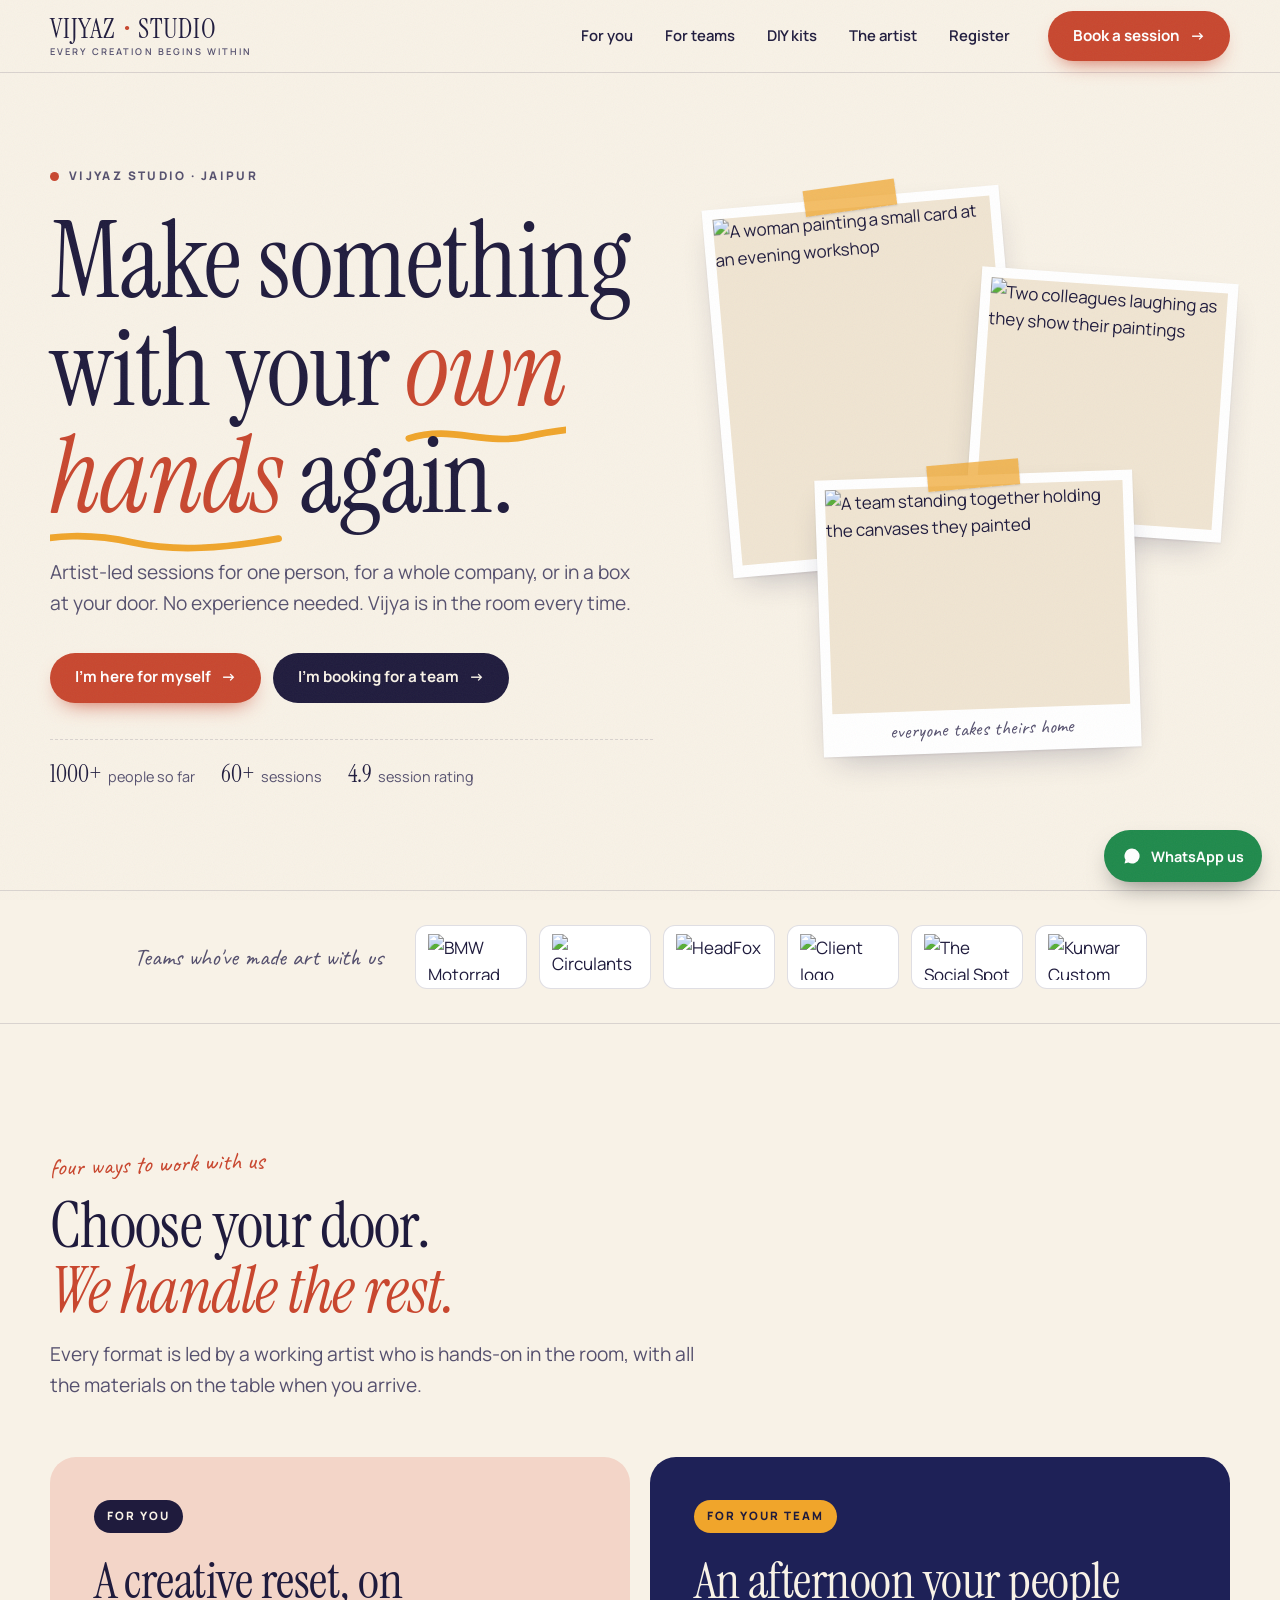
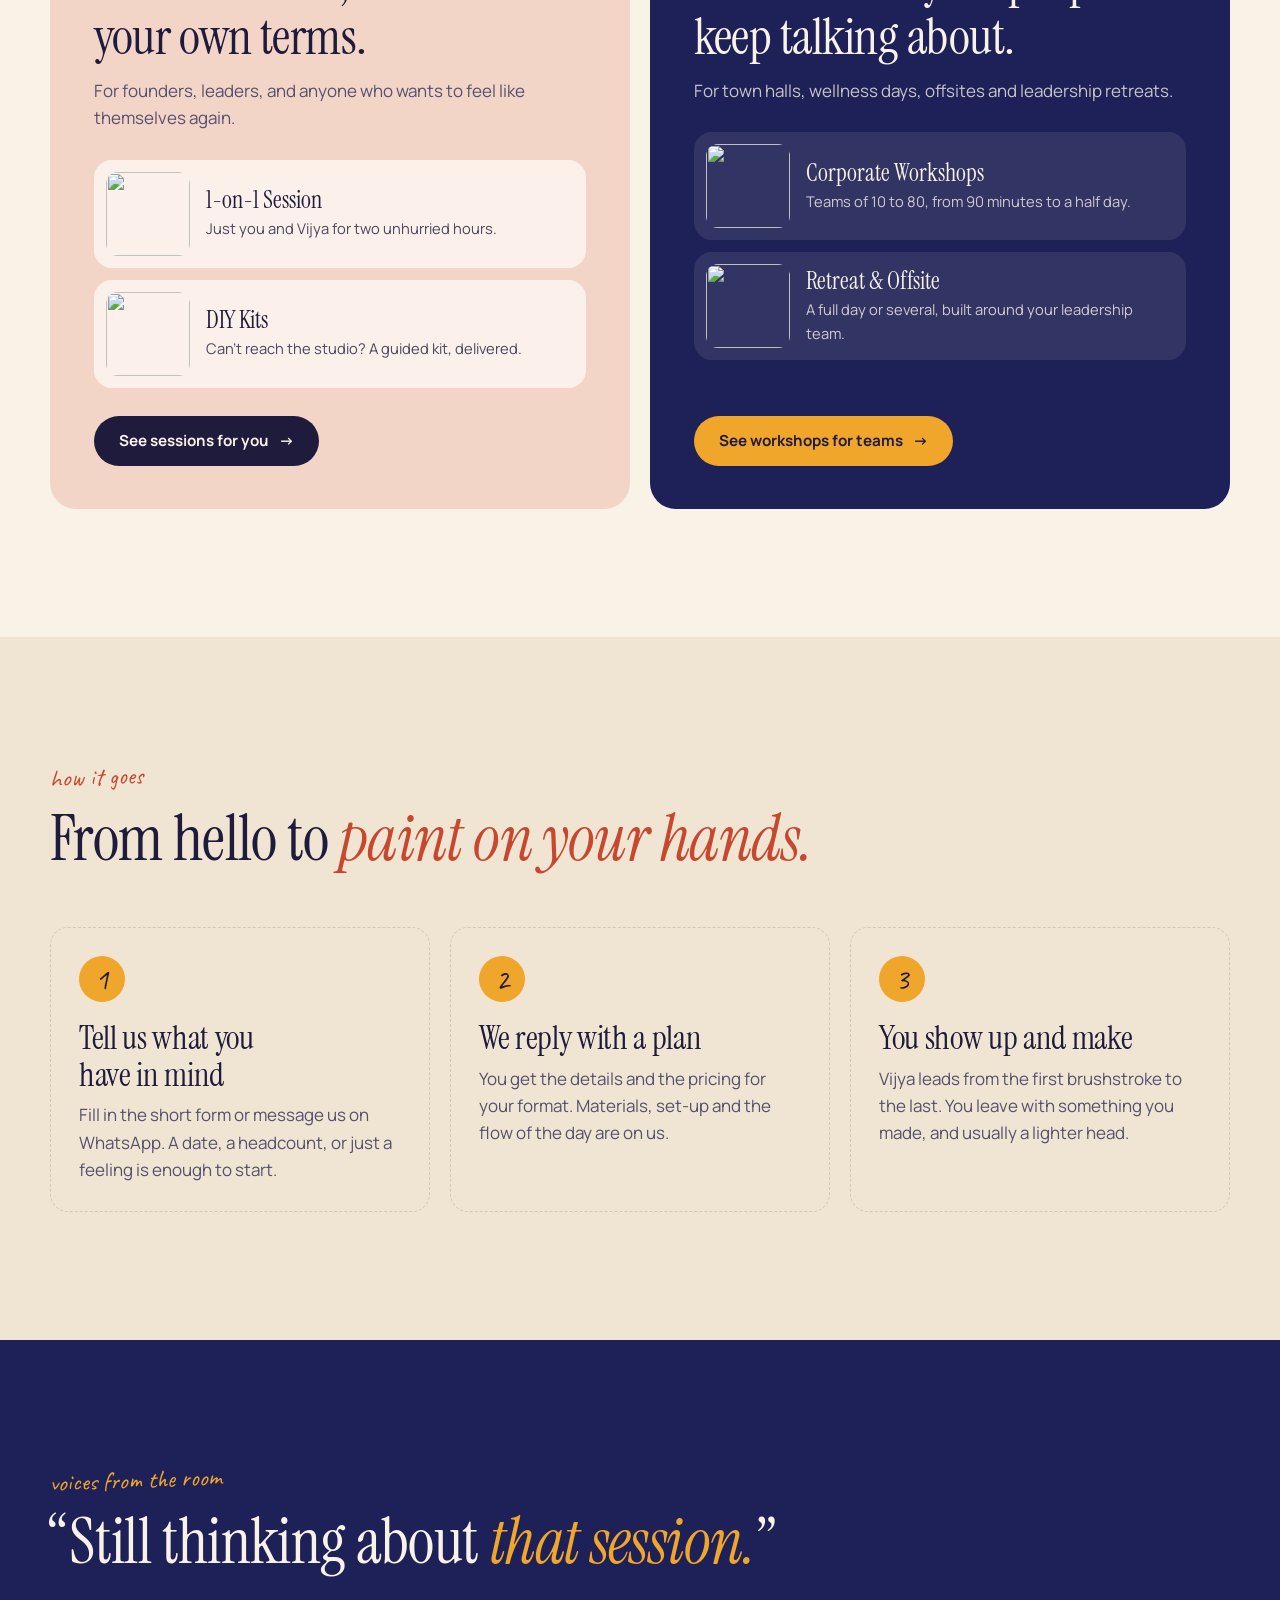
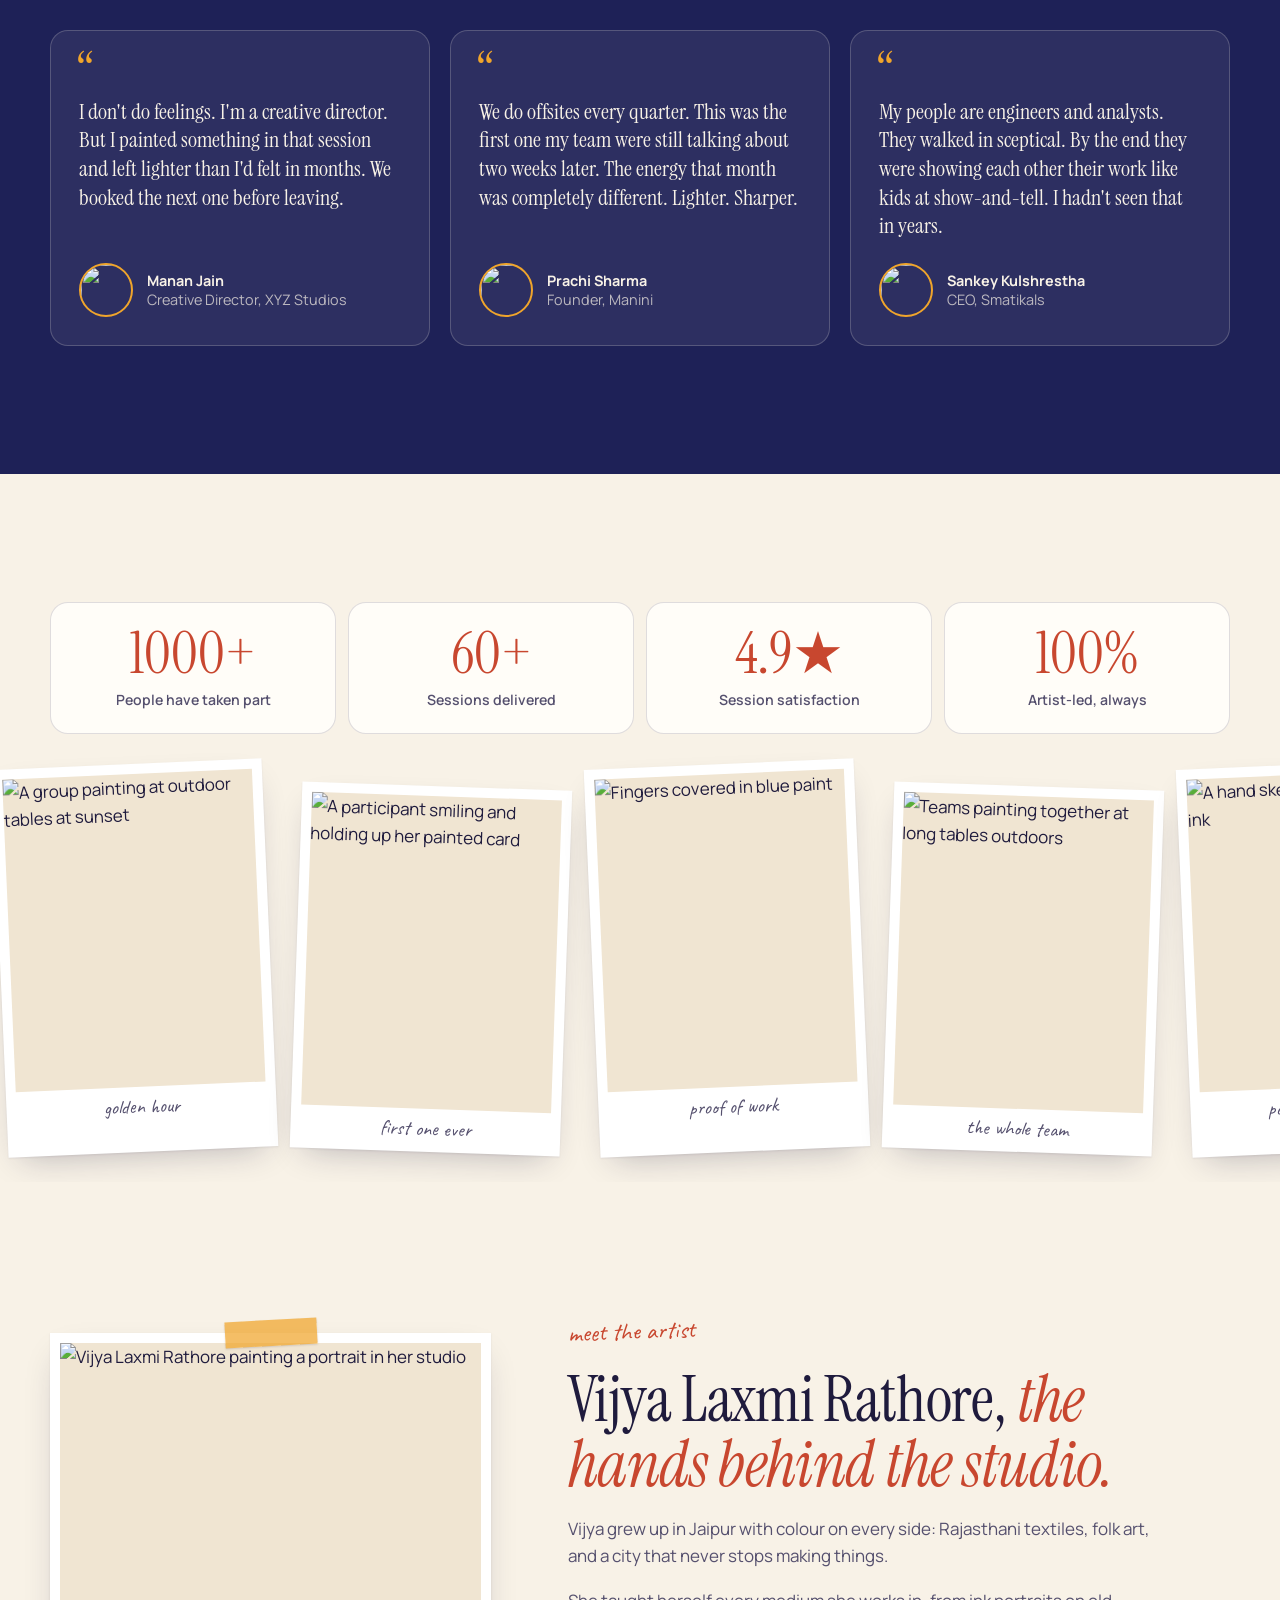
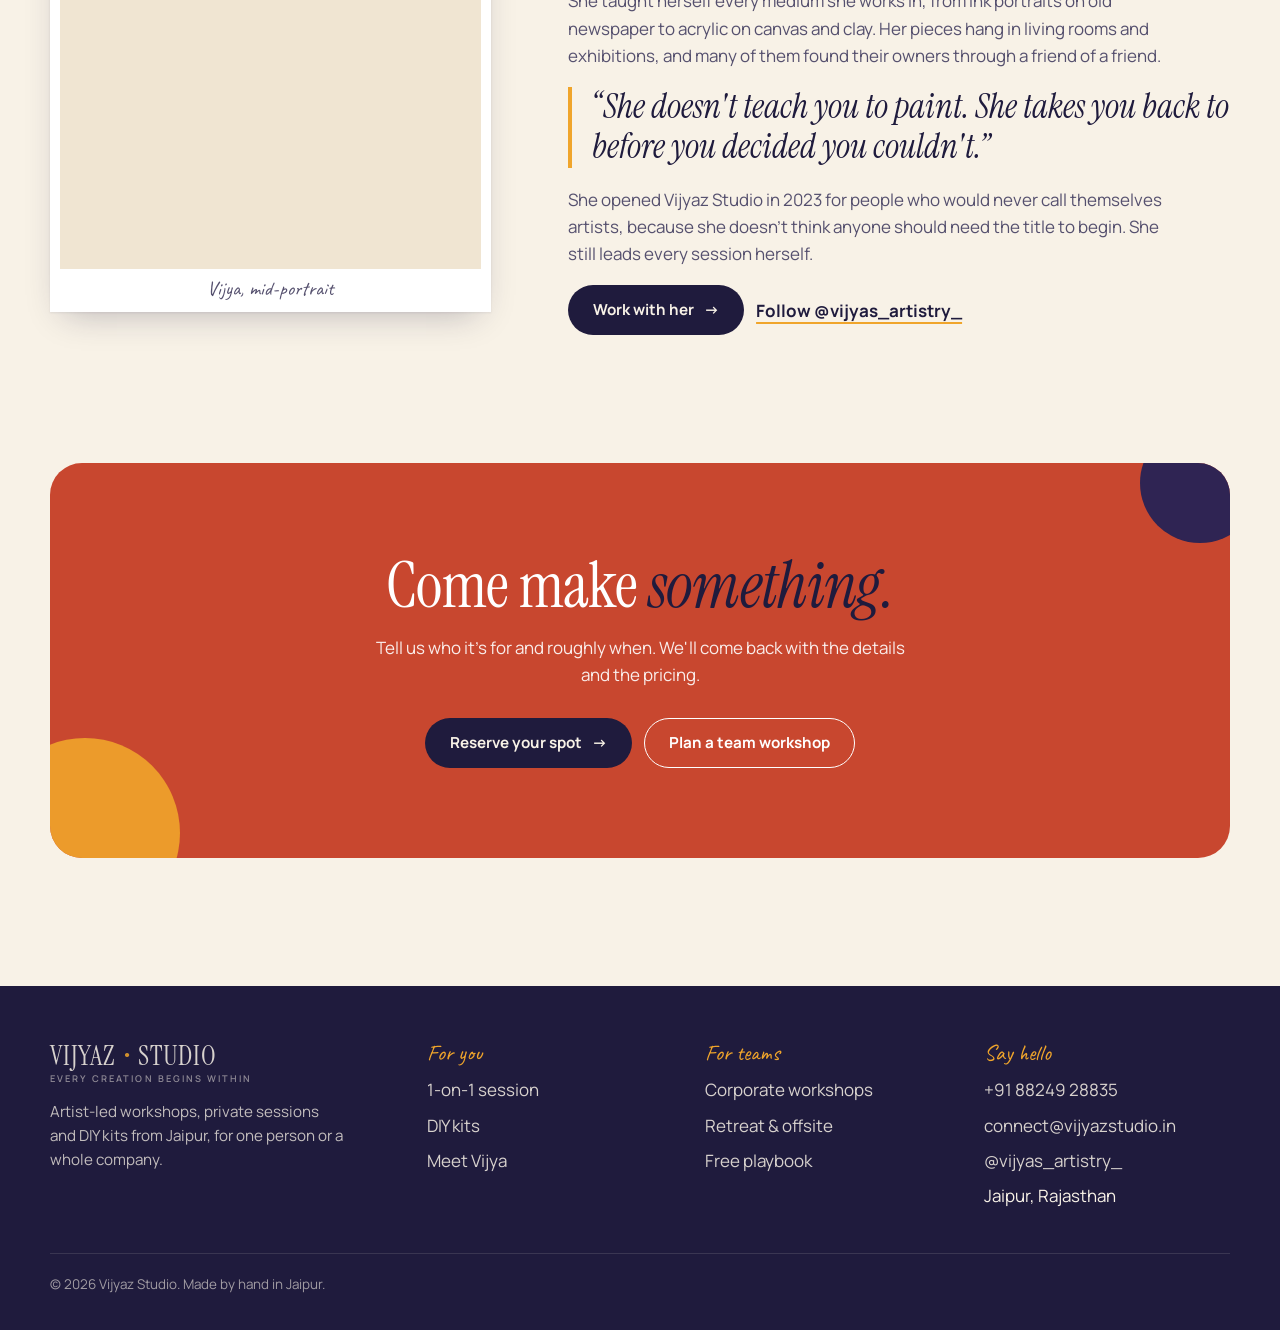
==== commit 3aa24438: "Email form submissions to the studio and confirm to the visitor Forms post to FormSubmit for connect" ====
--- a/index.html
+++ b/index.html
@@ -250,7 +250,7 @@
         <h4>Say hello</h4>
         <ul>
           <li><a href="tel:+918824928835">+91 88249 28835</a></li>
-          <li><a href="mailto:vijyasartistry@gmail.com">vijyasartistry@gmail.com</a></li>
+          <li><a href="mailto:connect@vijyazstudio.in">connect@vijyazstudio.in</a></li>
           <li><a href="https://instagram.com/vijyas_artistry_" target="_blank" rel="noopener">@vijyas_artistry_</a></li>
           <li>Jaipur, Rajasthan</li>
         </ul>
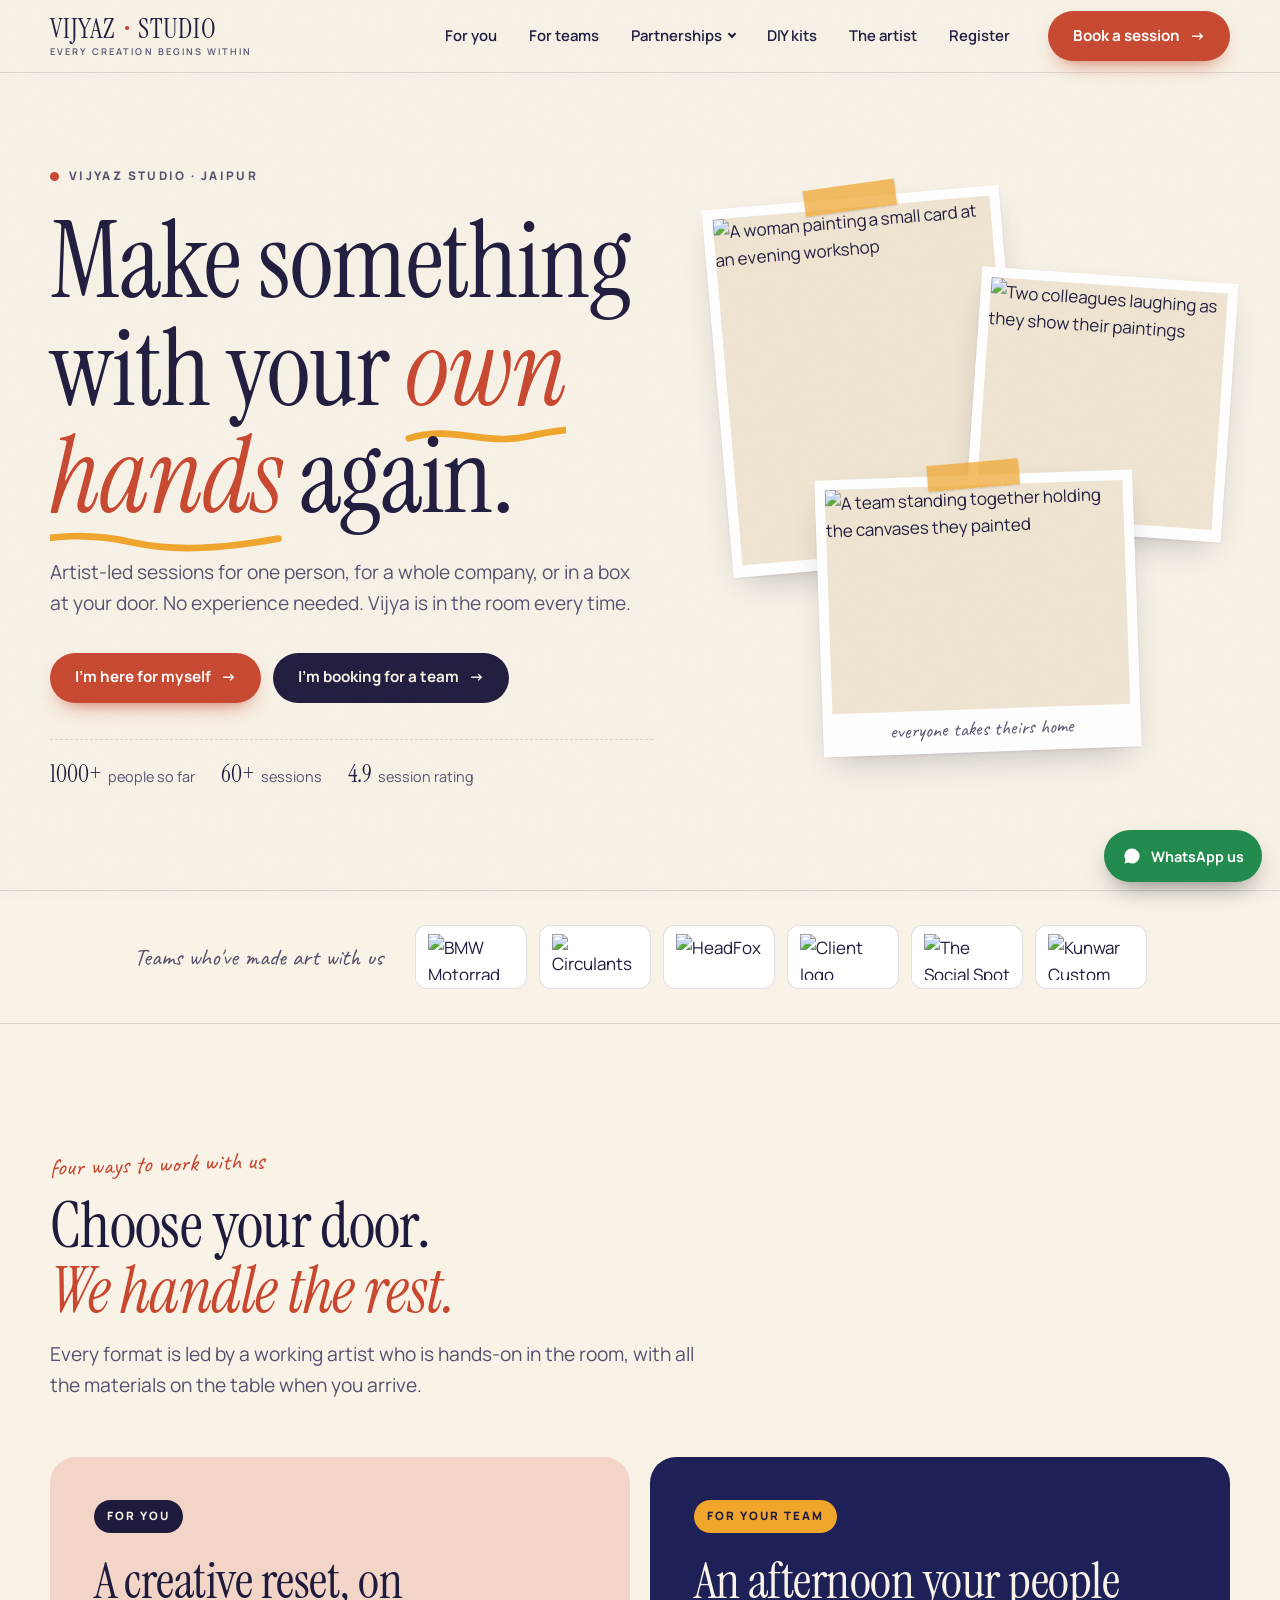
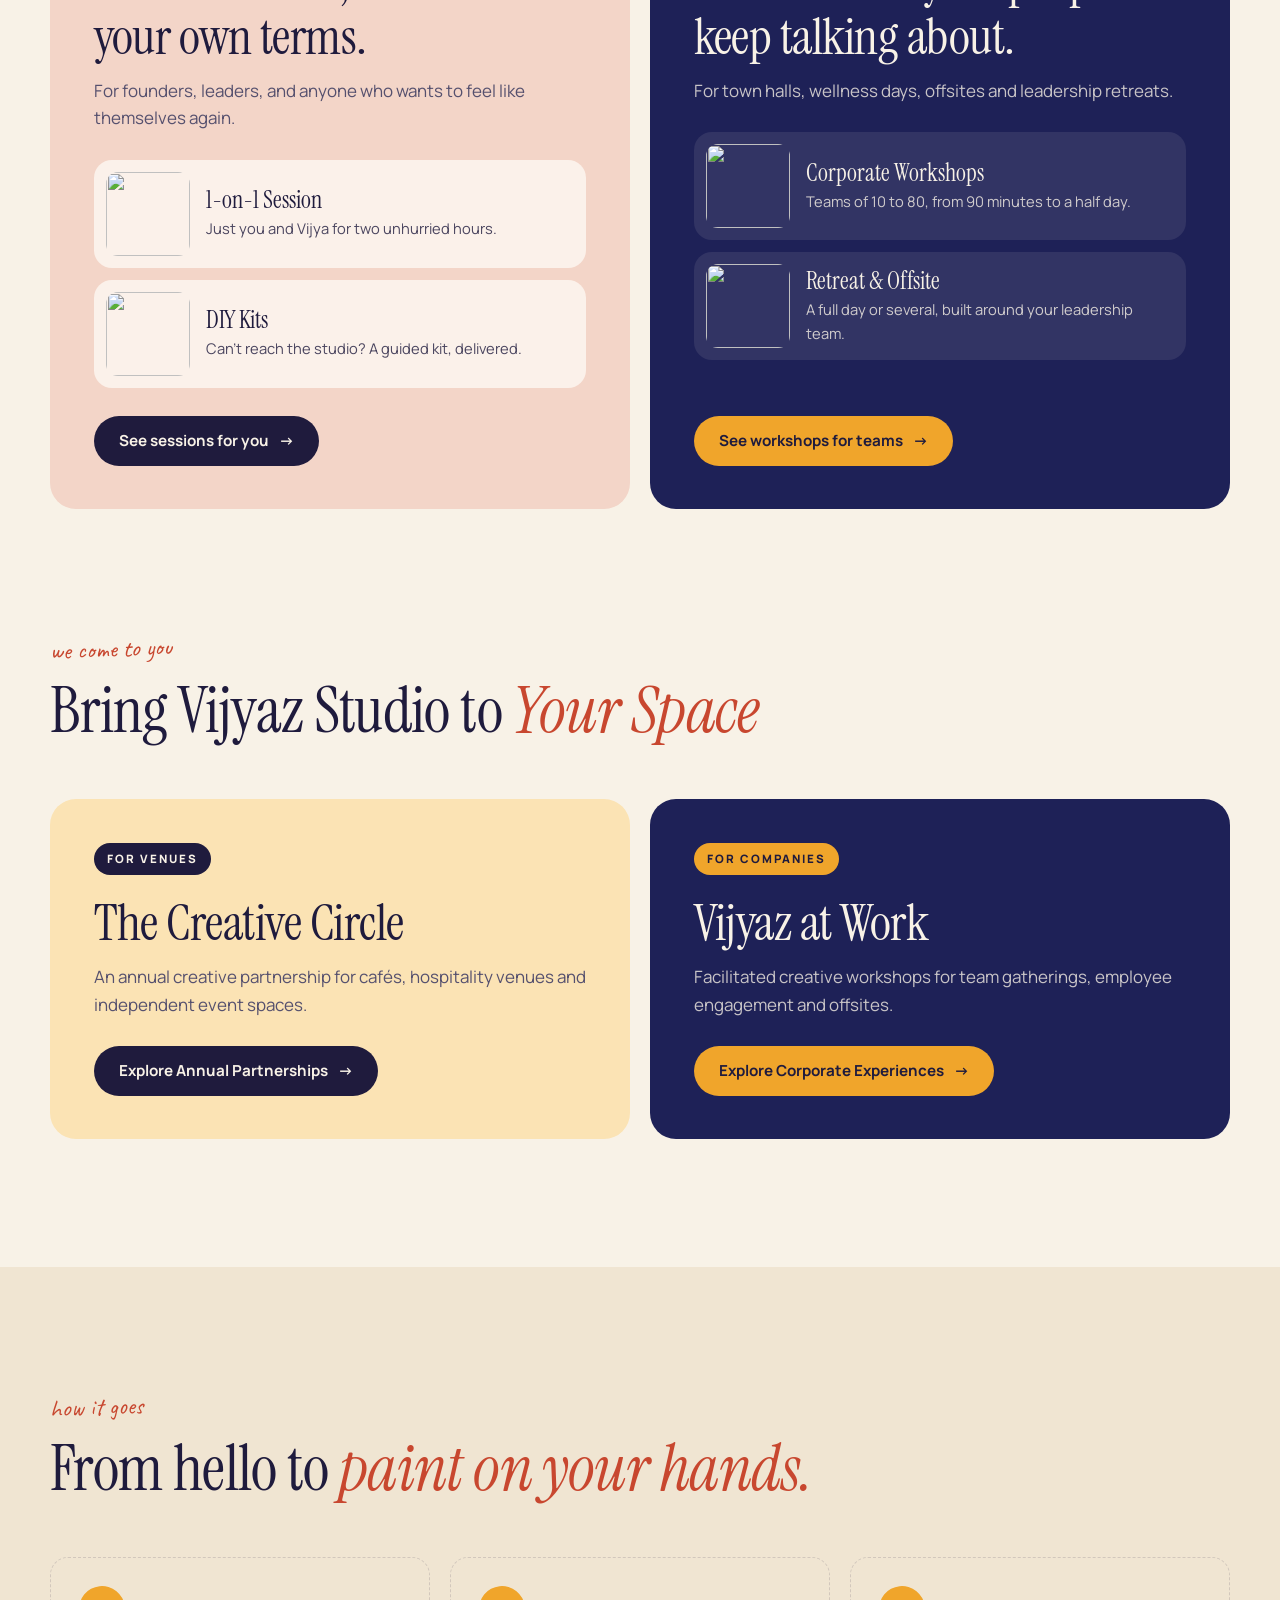
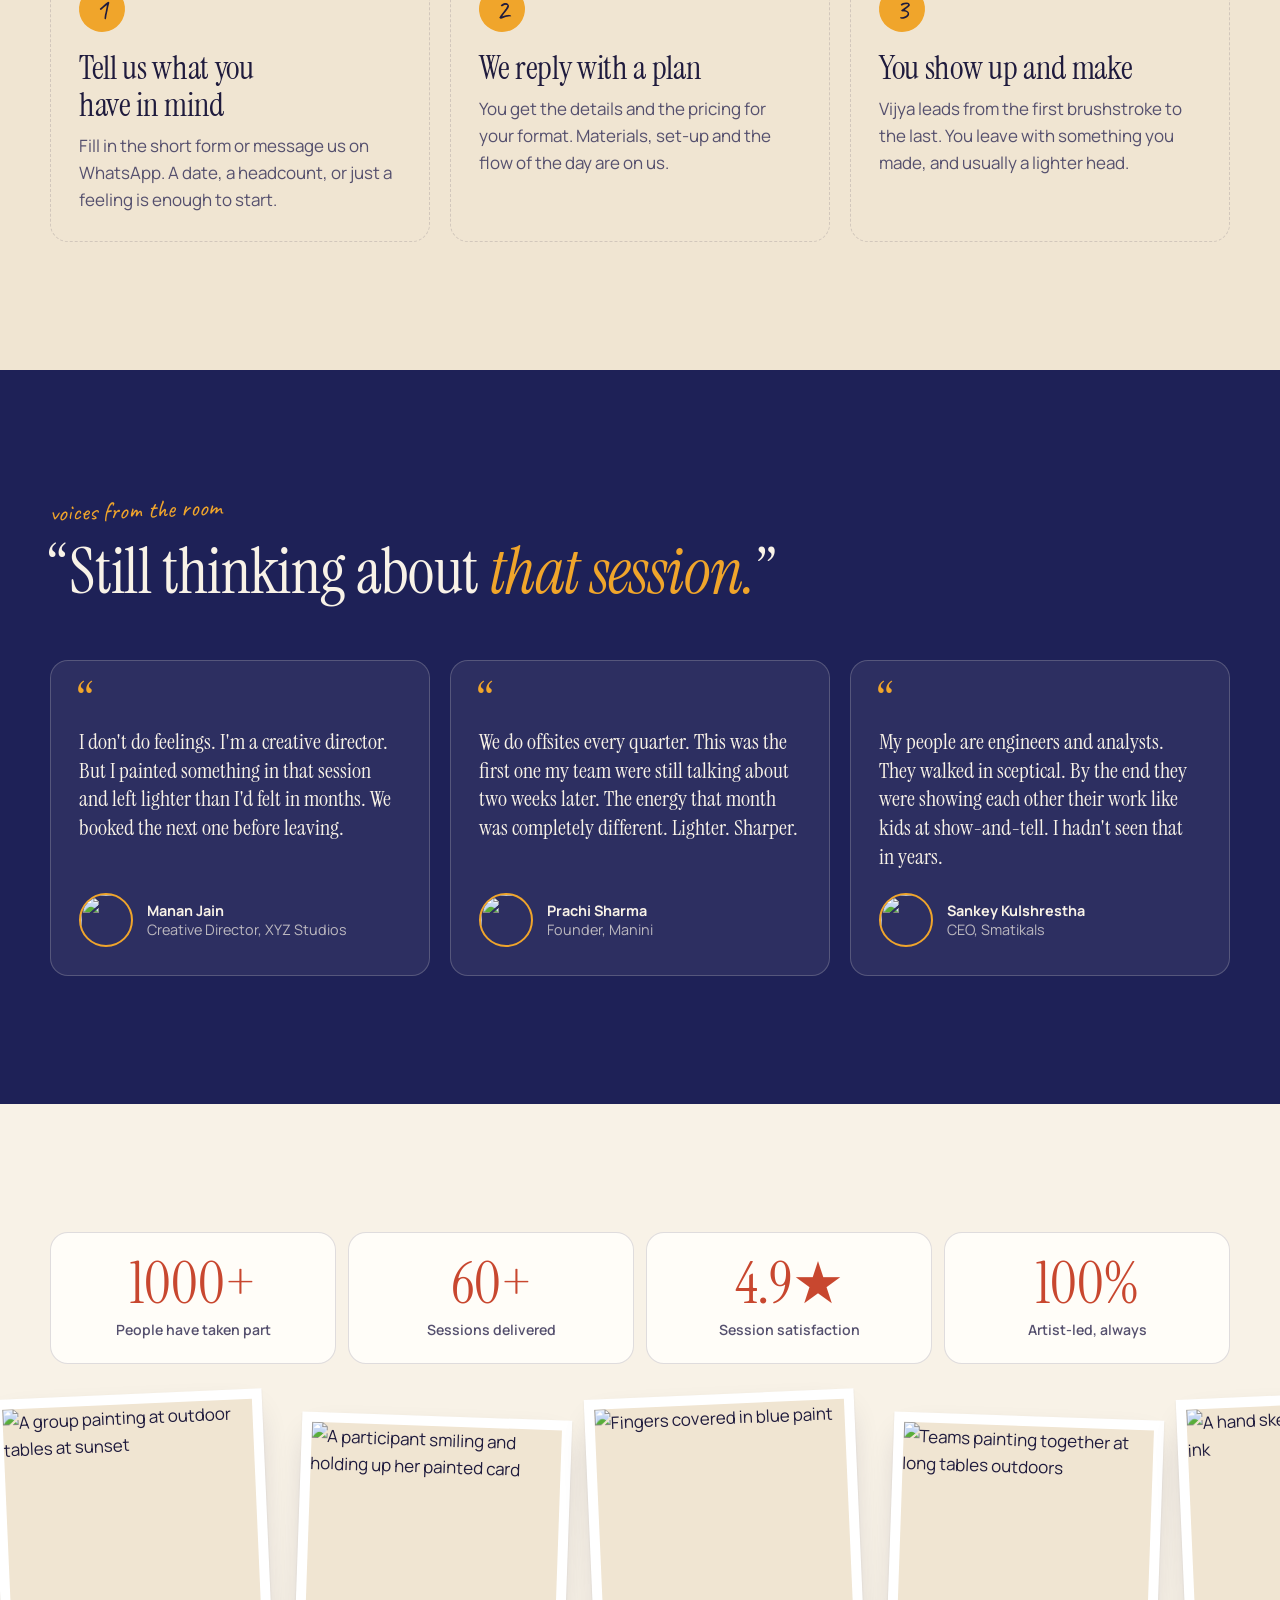
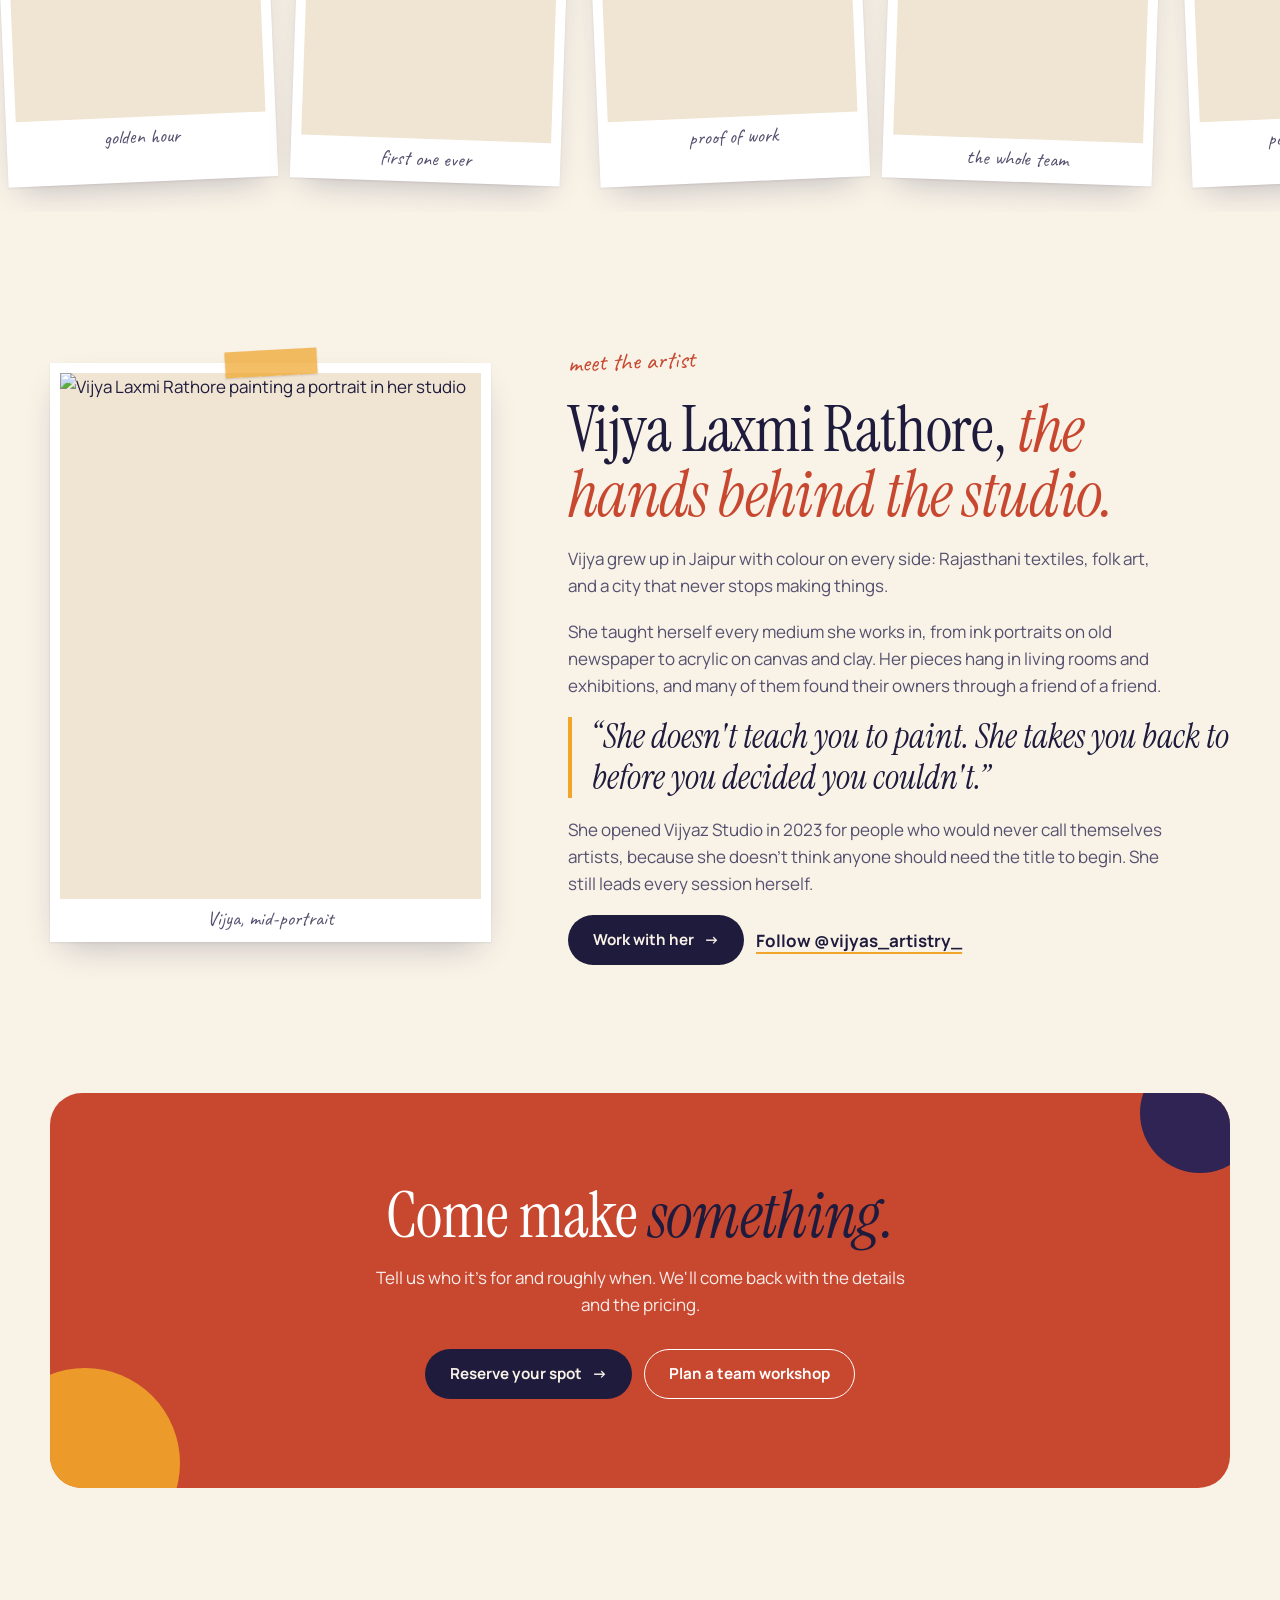
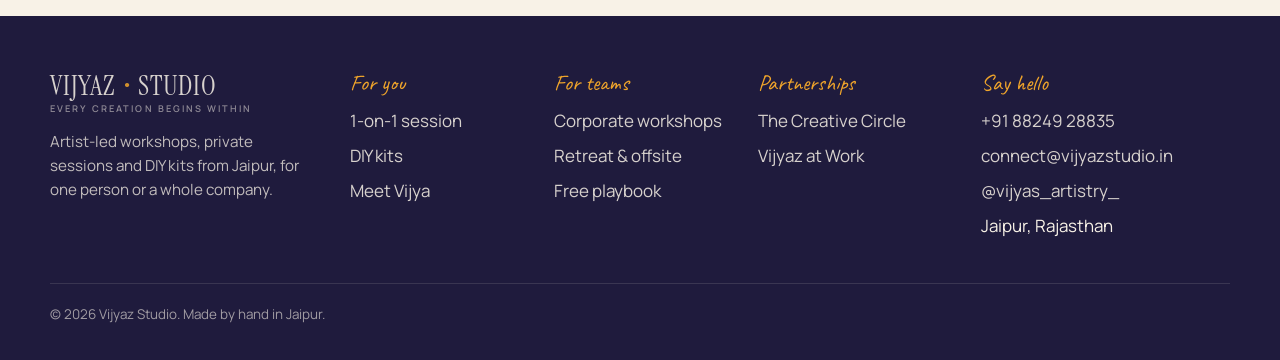
==== commit 51ad1f92: "Add The Creative Circle and Vijyaz at Work pages Two new pages: annual partnership plans for venues," ====
--- a/index.html
+++ b/index.html
@@ -26,6 +26,13 @@
       <ul>
         <li><a href="for-you.html">For you</a></li>
         <li><a href="for-teams.html">For teams</a></li>
+        <li class="has-sub">
+          <button class="sub-btn" type="button" aria-expanded="false" aria-controls="nav-partnerships">Partnerships</button>
+          <ul class="sub" id="nav-partnerships">
+            <li><a href="creative-circle.html">The Creative Circle</a></li>
+            <li><a href="vijyaz-at-work.html">Vijyaz at Work</a></li>
+          </ul>
+        </li>
         <li><a href="for-you.html#diy-kits">DIY kits</a></li>
         <li><a href="index.html#artist">The artist</a></li>
         <li><a href="register.html">Register</a></li>
@@ -115,6 +122,31 @@
             </a>
           </div>
           <a class="btn btn-marigold" href="for-teams.html">See workshops for teams <span aria-hidden="true">→</span></a>
+        </article>
+      </div>
+    </div>
+  </section>
+
+  <section class="section" id="your-space" style="padding-top:0">
+    <div class="wrap">
+      <header class="section-head" data-reveal>
+        <span class="note">we come to you</span>
+        <h2>Bring Vijyaz Studio to <em>Your Space</em></h2>
+      </header>
+
+      <div class="doors">
+        <article class="door door-venue" data-reveal>
+          <span class="door-tag">For venues</span>
+          <h3>The Creative Circle</h3>
+          <p>An annual creative partnership for cafés, hospitality venues and independent event spaces.</p>
+          <a class="btn btn-ink" href="creative-circle.html" style="margin-top:28px">Explore Annual Partnerships <span aria-hidden="true">→</span></a>
+        </article>
+
+        <article class="door door-team" data-reveal style="--delay:.12s">
+          <span class="door-tag">For companies</span>
+          <h3>Vijyaz at Work</h3>
+          <p>Facilitated creative workshops for team gatherings, employee engagement and offsites.</p>
+          <a class="btn btn-marigold" href="vijyaz-at-work.html" style="margin-top:28px">Explore Corporate Experiences <span aria-hidden="true">→</span></a>
         </article>
       </div>
     </div>
@@ -247,6 +279,13 @@
         </ul>
       </div>
       <div>
+        <h4>Partnerships</h4>
+        <ul>
+          <li><a href="creative-circle.html">The Creative Circle</a></li>
+          <li><a href="vijyaz-at-work.html">Vijyaz at Work</a></li>
+        </ul>
+      </div>
+      <div>
         <h4>Say hello</h4>
         <ul>
           <li><a href="tel:+918824928835">+91 88249 28835</a></li>
--- a/styles.css
+++ b/styles.css
@@ -327,6 +327,64 @@
   color: var(--paper);
 }
 
+/* Partnerships submenu */
+
+.has-sub {
+  position: relative;
+}
+
+.sub-btn {
+  display: flex;
+  align-items: center;
+  gap: 7px;
+  padding: 10px 14px;
+  border: 0;
+  border-radius: 999px;
+  background: none;
+  color: inherit;
+  font: 600 0.93rem/1.6 var(--body);
+  cursor: pointer;
+}
+
+.sub-btn::after {
+  content: "";
+  width: 6px;
+  height: 6px;
+  border: solid currentColor;
+  border-width: 0 2px 2px 0;
+  transform: translateY(-2px) rotate(45deg);
+}
+
+.sub-btn:hover,
+.has-sub.open .sub-btn {
+  background: var(--paper-deep);
+}
+
+.site-nav .sub {
+  display: none;
+  position: absolute;
+  top: calc(100% + 10px);
+  left: 0;
+  min-width: 220px;
+  flex-direction: column;
+  padding: 8px;
+  border: 1px solid var(--line);
+  border-radius: var(--radius);
+  background: var(--card);
+  box-shadow: var(--shadow);
+}
+
+.has-sub.open .sub {
+  display: flex;
+}
+
+@media (min-width: 1141px) {
+  .has-sub:has([aria-current]) .sub-btn {
+    background: var(--ink);
+    color: var(--paper);
+  }
+}
+
 .menu-btn {
   display: none;
   min-height: 44px;
@@ -339,7 +397,7 @@
   cursor: pointer;
 }
 
-@media (max-width: 900px) {
+@media (max-width: 1140px) {
   .menu-btn {
     display: block;
   }
@@ -369,6 +427,31 @@
   .site-nav a {
     padding: 14px 16px;
     font: 400 1.6rem var(--display);
+  }
+
+  /* both partnership pages are listed outright under a small label */
+  .sub-btn {
+    padding: 16px 16px 0;
+    background: none;
+    color: var(--ink-soft);
+    font: 800 0.72rem/1.6 var(--body);
+    letter-spacing: 0.18em;
+    text-transform: uppercase;
+    cursor: default;
+  }
+
+  .sub-btn::after {
+    display: none;
+  }
+
+  .site-nav .sub {
+    display: flex;
+    position: static;
+    min-width: 0;
+    padding: 0;
+    border: 0;
+    background: none;
+    box-shadow: none;
   }
 }
 
@@ -660,6 +743,10 @@
   color: var(--paper);
 }
 
+.door-venue {
+  background: #fbe3b4;
+}
+
 .door-tag {
   align-self: flex-start;
   font-size: 0.72rem;
@@ -1139,6 +1226,102 @@
 .plan .btn {
   margin-top: auto;
   align-self: flex-start;
+}
+
+/* annual partnership pricing (Creative Circle) */
+
+.plan {
+  position: relative;
+}
+
+.plan-badge {
+  position: absolute;
+  top: -14px;
+  left: 30px;
+  padding: 7px 13px;
+  border-radius: 999px;
+  background: var(--marigold);
+  color: var(--ink);
+  font-size: 0.72rem;
+  font-weight: 800;
+  letter-spacing: 0.18em;
+  text-transform: uppercase;
+}
+
+.plan-kicker {
+  font-size: 0.72rem;
+  font-weight: 800;
+  letter-spacing: 0.16em;
+  text-transform: uppercase;
+  opacity: 0.65;
+}
+
+.plan .plan-price {
+  font: 400 clamp(2.7rem, 4.4vw, 3.5rem) / 1 var(--display);
+  color: inherit;
+}
+
+.plan-price small {
+  font: 600 1rem var(--body);
+  opacity: 0.7;
+}
+
+.plan .plan-rate,
+.plan .plan-includes {
+  font-weight: 700;
+  color: inherit;
+}
+
+.plan .plan-includes {
+  padding-top: 16px;
+  border-top: 1px solid var(--line);
+}
+
+.plan.feature .plan-price,
+.plan.feature .plan-rate,
+.plan.feature .plan-includes {
+  color: var(--paper);
+  border-color: var(--line-light);
+}
+
+.fine {
+  margin-top: 22px;
+  font-size: 0.9rem;
+  color: var(--ink-soft);
+  max-width: 46em;
+}
+
+.closing + .fine {
+  margin-inline: auto;
+  text-align: center;
+}
+
+/* hero tagline + definition pairs (partnership pages) */
+
+.tagline {
+  margin-top: 18px;
+  font: italic 400 clamp(1.5rem, 2.6vw, 2rem) / 1.2 var(--display);
+}
+
+.defs {
+  display: grid;
+  gap: 22px;
+  width: 100%;
+}
+
+.defs div {
+  padding-top: 20px;
+  border-top: 1px solid var(--line);
+}
+
+.defs dt {
+  font: 400 1.7rem/1.1 var(--display);
+  color: var(--ink);
+}
+
+.defs dd {
+  margin-top: 6px;
+  color: var(--ink-soft);
 }
 
 @media (max-width: 940px) {
@@ -1315,7 +1498,7 @@
 
 .segmented {
   display: grid;
-  grid-template-columns: 1fr 1fr;
+  grid-template-columns: repeat(3, 1fr);
   gap: 6px;
   padding: 6px;
   border-radius: 16px;
@@ -1327,7 +1510,10 @@
   display: grid;
   place-items: center;
   min-height: 48px;
+  padding: 6px;
   border-radius: 11px;
+  line-height: 1.2;
+  text-align: center;
   font: 700 0.95rem var(--body);
   letter-spacing: 0;
   text-transform: none;
@@ -1502,7 +1688,7 @@
 
 .footer-grid {
   display: grid;
-  grid-template-columns: 1.4fr 1fr 1fr 1fr;
+  grid-template-columns: 1.4fr 0.9fr 0.9fr 1fr 1.3fr;
   gap: 32px;
 }
 
@@ -1550,7 +1736,7 @@
   opacity: 0.6;
 }
 
-@media (max-width: 820px) {
+@media (max-width: 980px) {
   .footer-grid {
     grid-template-columns: 1fr 1fr;
   }
